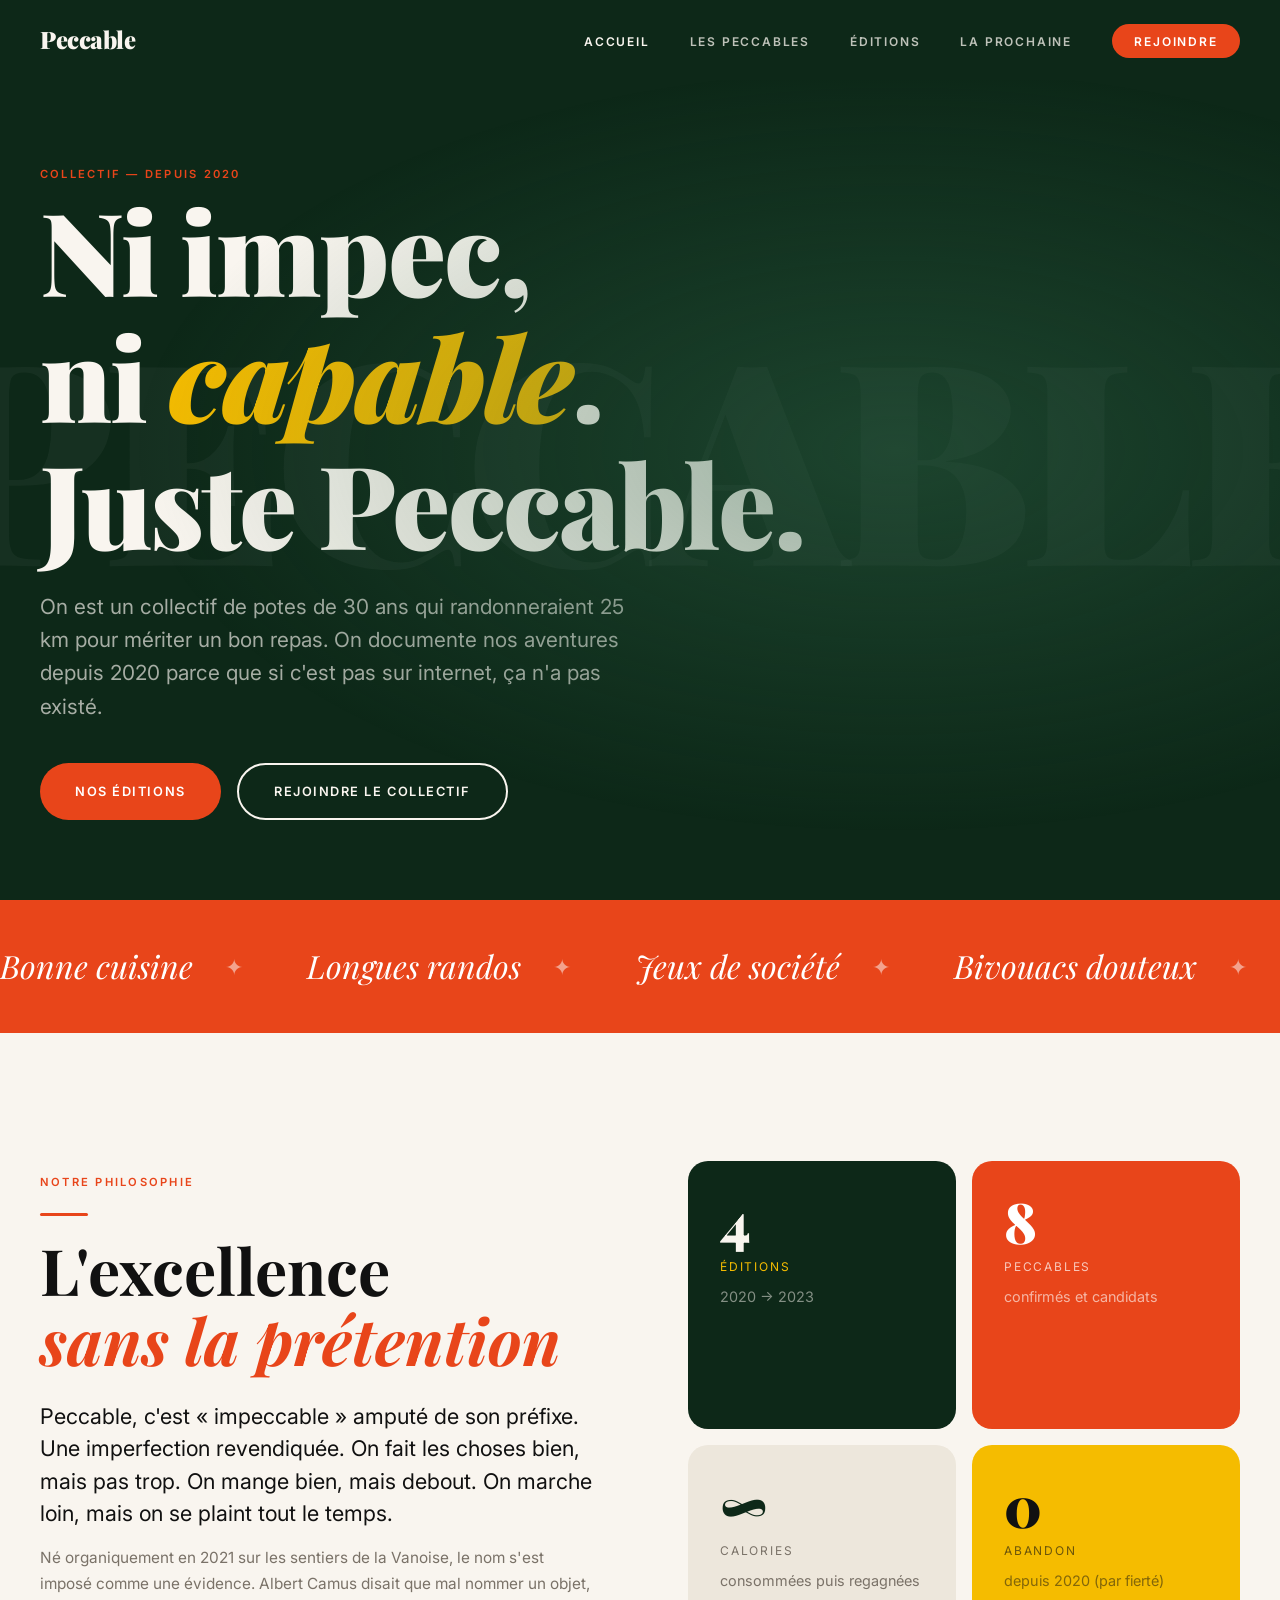
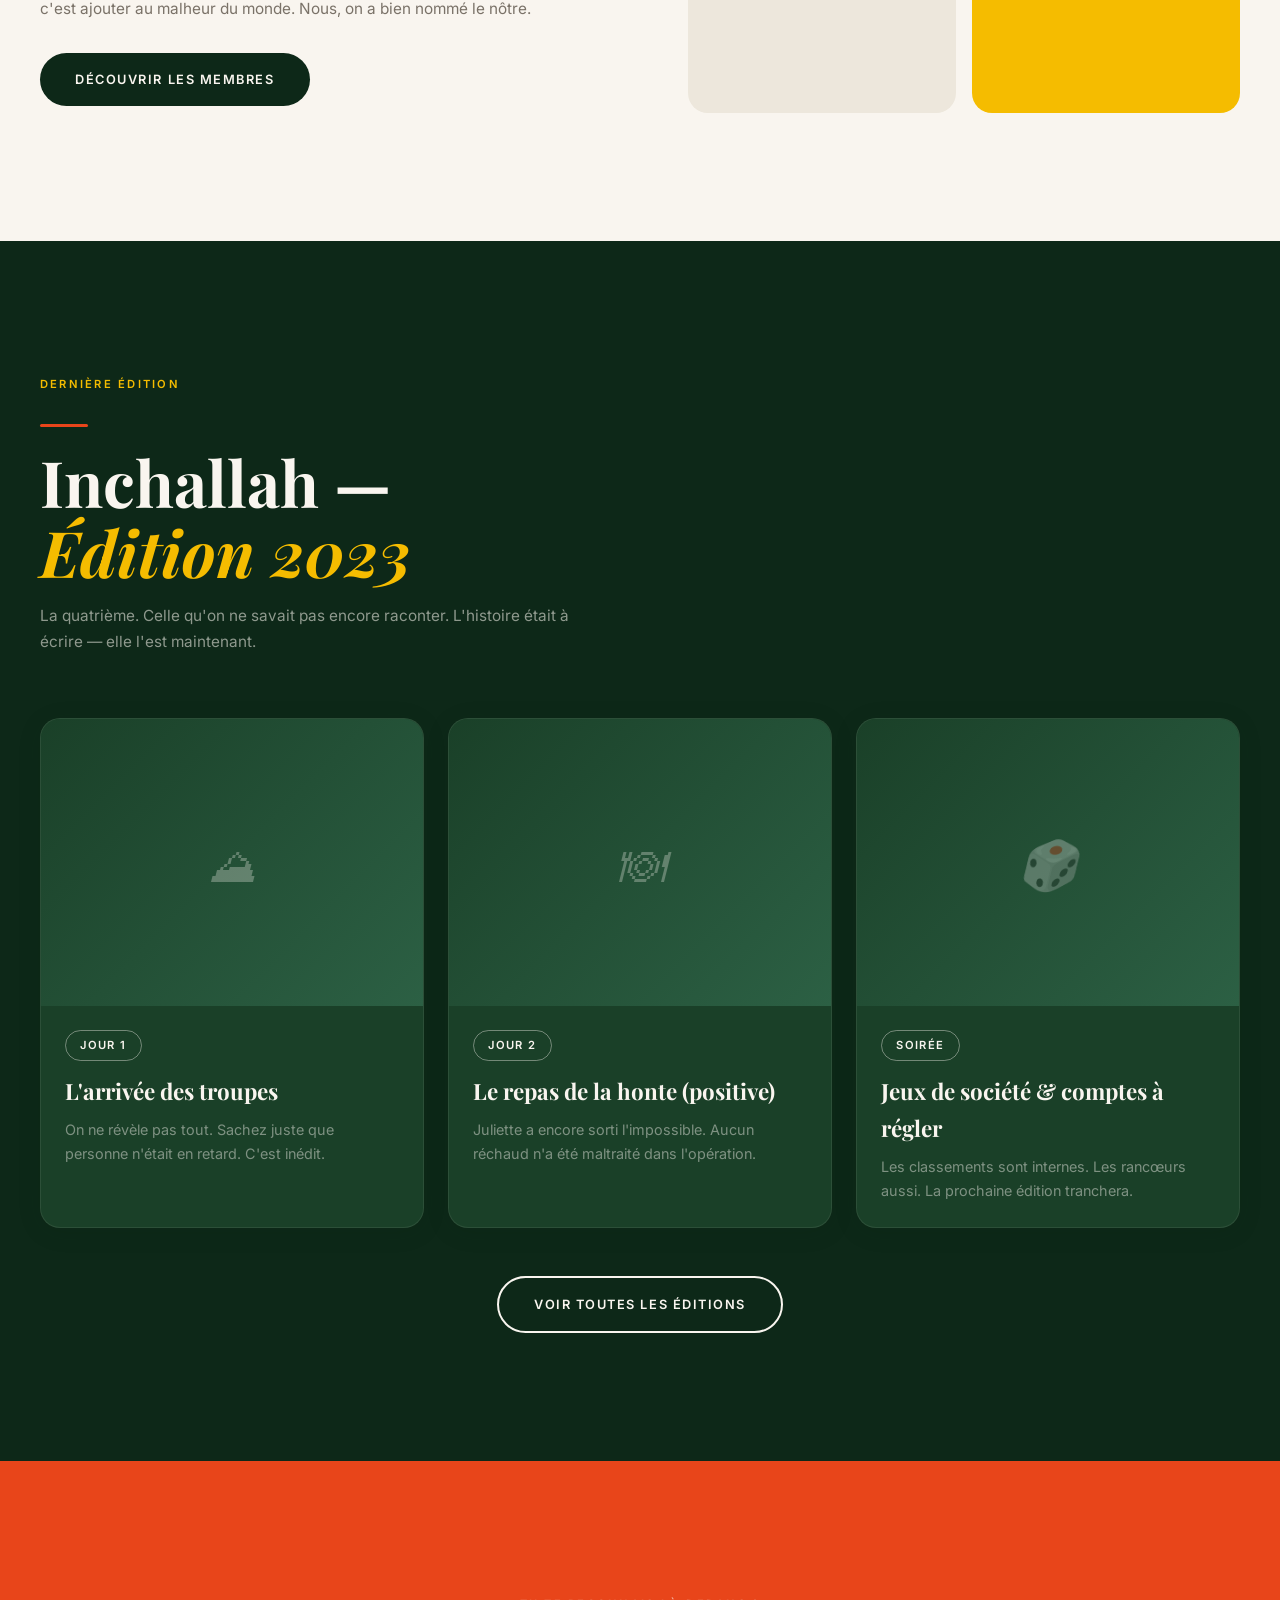
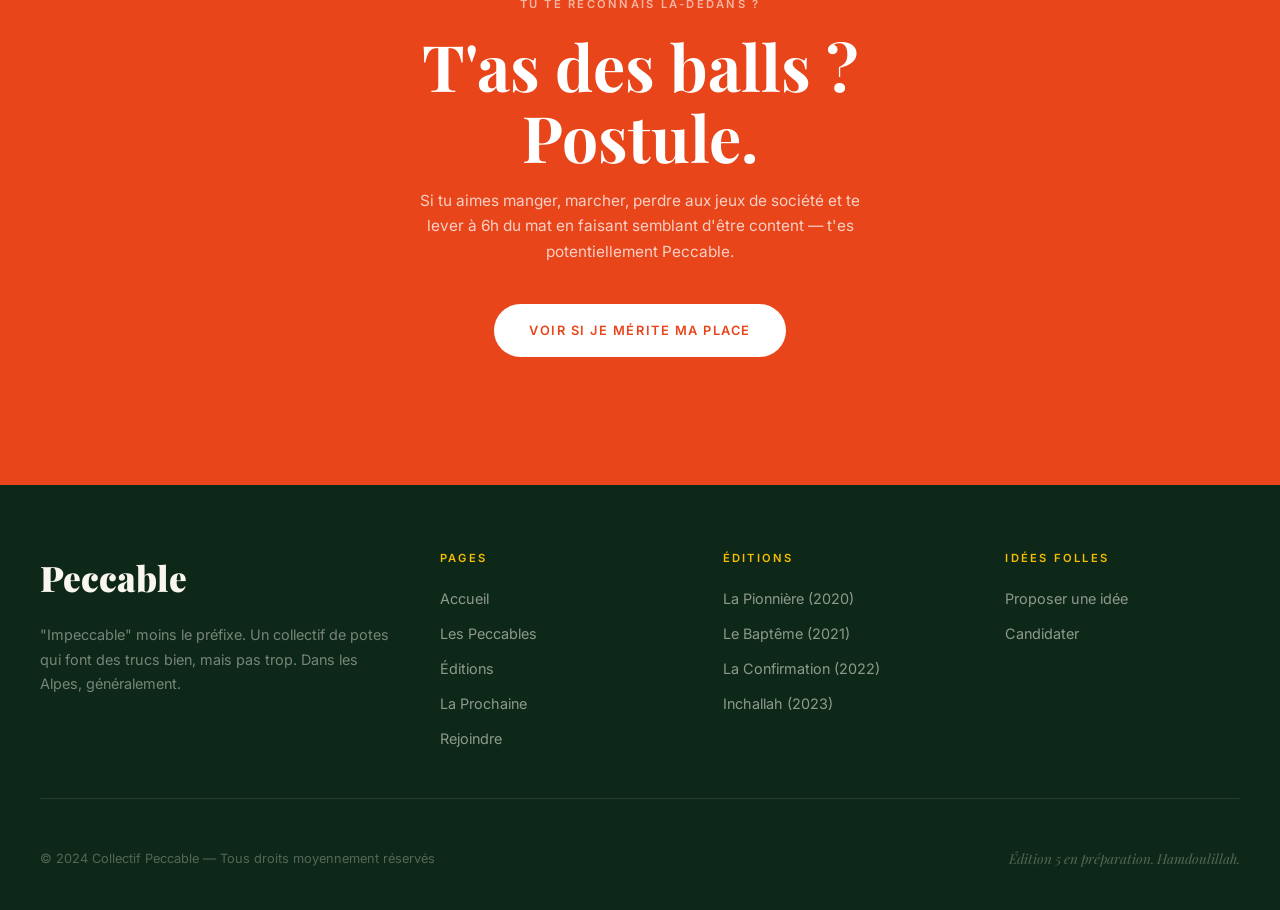
==== index.html @ 9f826cd3 "Ajout du site Collectif Peccable Pages HTML (accueil, éditions, membres, recrutement, prochaine édit" ====
<!DOCTYPE html>
<html lang="fr">
<head>
  <meta charset="UTF-8" />
  <meta name="viewport" content="width=device-width, initial-scale=1.0" />
  <title>Peccable — Le collectif qui mange bien et marche beaucoup</title>
  <meta name="description" content="Peccable, c'est un collectif de potes affamés qui font des trucs un peu fous dans des endroits encore plus fous. Cuisine, rando, bonne humeur." />
  <link rel="stylesheet" href="css/style.css" />
</head>
<body>

  <!-- Navigation -->
  <nav class="nav">
    <a href="index.html" class="nav__logo">Peccable</a>
    <button class="nav__toggle" aria-label="Ouvrir le menu">
      <span></span><span></span><span></span>
    </button>
    <ul class="nav__links">
      <li><a href="index.html" class="active">Accueil</a></li>
      <li><a href="personnes.html">Les Peccables</a></li>
      <li><a href="editions.html">Éditions</a></li>
      <li><a href="prochaine-edition.html">La Prochaine</a></li>
      <li><a href="recrutement.html" class="nav-cta">Rejoindre</a></li>
    </ul>
  </nav>

  <!-- Mobile Menu -->
  <div class="nav__mobile">
    <button class="nav__mobile-close" aria-label="Fermer" style="position:absolute;top:2rem;right:2.5rem;font-size:2rem;color:var(--cream);">✕</button>
    <a href="index.html">Accueil</a>
    <a href="personnes.html">Les Peccables</a>
    <a href="editions.html">Éditions</a>
    <a href="prochaine-edition.html">La Prochaine</a>
    <a href="recrutement.html">Rejoindre</a>
  </div>

  <!-- Hero -->
  <section class="hero">
    <div class="hero__bg-text">PECCABLE</div>
    <div class="container">
      <span class="label fade-up">Collectif — Depuis 2020</span>
      <h1 class="fade-up fade-up-delay-1">
        Ni impec,<br>
        ni <em>capable</em>.<br>
        Juste Peccable.
      </h1>
      <p class="hero__sub fade-up fade-up-delay-2">
        On est un collectif de potes de 30 ans qui randonneraient 25 km pour mériter un bon repas.
        On documente nos aventures depuis 2020 parce que si c'est pas sur internet, ça n'a pas existé.
      </p>
      <div class="hero__actions fade-up fade-up-delay-3">
        <a href="editions.html" class="btn btn--primary">Nos éditions</a>
        <a href="recrutement.html" class="btn btn--outline">Rejoindre le collectif</a>
      </div>
    </div>
  </section>

  <!-- Strip animé -->
  <div class="strip">
    <div class="strip__inner">
      <span class="strip__item">Bonne cuisine</span>
      <span class="strip__item">Longues randos</span>
      <span class="strip__item">Jeux de société</span>
      <span class="strip__item">Bivouacs douteux</span>
      <span class="strip__item">Confit de canard en altitude</span>
      <span class="strip__item">Bonne cuisine</span>
      <span class="strip__item">Longues randos</span>
      <span class="strip__item">Jeux de société</span>
      <span class="strip__item">Bivouacs douteux</span>
      <span class="strip__item">Confit de canard en altitude</span>
    </div>
  </div>

  <!-- Manifeste -->
  <section class="section">
    <div class="container">
      <div class="grid-2" style="align-items:center;gap:6rem;">
        <div data-reveal>
          <span class="label">Notre philosophie</span>
          <div class="divider"></div>
          <h2>L'excellence<br><em style="font-style:italic;color:var(--orange)">sans la prétention</em></h2>
          <p class="lead" style="margin-top:1.5rem;">
            Peccable, c'est « impeccable » amputé de son préfixe.
            Une imperfection revendiquée. On fait les choses bien, mais pas trop.
            On mange bien, mais debout. On marche loin, mais on se plaint tout le temps.
          </p>
          <p style="margin-top:1rem;">
            Né organiquement en 2021 sur les sentiers de la Vanoise, le nom s'est imposé
            comme une évidence. Albert Camus disait que mal nommer un objet,
            c'est ajouter au malheur du monde. Nous, on a bien nommé le nôtre.
          </p>
          <a href="personnes.html" class="btn btn--dark" style="margin-top:2rem;">Découvrir les membres</a>
        </div>
        <div data-reveal style="display:grid;grid-template-columns:1fr 1fr;gap:1rem;">
          <div style="background:var(--forest);border-radius:var(--radius-lg);padding:2rem;color:var(--cream);aspect-ratio:1;">
            <div style="font-family:var(--font-display);font-size:3.5rem;font-weight:900;line-height:1;">4</div>
            <div style="font-size:0.75rem;text-transform:uppercase;letter-spacing:0.15em;color:var(--gold);margin-top:0.5rem;">Éditions</div>
            <div style="font-size:0.9rem;color:rgba(249,245,239,0.5);margin-top:0.5rem;">2020 → 2023</div>
          </div>
          <div style="background:var(--orange);border-radius:var(--radius-lg);padding:2rem;color:var(--white);aspect-ratio:1;">
            <div style="font-family:var(--font-display);font-size:3.5rem;font-weight:900;line-height:1;">8</div>
            <div style="font-size:0.75rem;text-transform:uppercase;letter-spacing:0.15em;color:rgba(255,255,255,0.7);margin-top:0.5rem;">Peccables</div>
            <div style="font-size:0.9rem;color:rgba(255,255,255,0.6);margin-top:0.5rem;">confirmés et candidats</div>
          </div>
          <div style="background:var(--cream-dark);border-radius:var(--radius-lg);padding:2rem;aspect-ratio:1;">
            <div style="font-family:var(--font-display);font-size:3.5rem;font-weight:900;line-height:1;color:var(--forest);">∞</div>
            <div style="font-size:0.75rem;text-transform:uppercase;letter-spacing:0.15em;color:var(--muted);margin-top:0.5rem;">Calories</div>
            <div style="font-size:0.9rem;color:var(--muted);margin-top:0.5rem;">consommées puis regagnées</div>
          </div>
          <div style="background:var(--gold);border-radius:var(--radius-lg);padding:2rem;aspect-ratio:1;">
            <div style="font-family:var(--font-display);font-size:3.5rem;font-weight:900;line-height:1;color:var(--charcoal);">0</div>
            <div style="font-size:0.75rem;text-transform:uppercase;letter-spacing:0.15em;color:rgba(17,17,17,0.6);margin-top:0.5rem;">Abandon</div>
            <div style="font-size:0.9rem;color:rgba(17,17,17,0.5);margin-top:0.5rem;">depuis 2020 (par fierté)</div>
          </div>
        </div>
      </div>
    </div>
  </section>

  <!-- Dernière édition teaser -->
  <section class="section" style="background:var(--forest);padding-top:var(--space-xl);padding-bottom:var(--space-xl);">
    <div class="container">
      <div class="section-header section-header--light" data-reveal>
        <span class="label" style="color:var(--gold);">Dernière édition</span>
        <div class="divider"></div>
        <h2 style="color:var(--cream);">Inchallah —<br><em style="color:var(--gold);">Édition 2023</em></h2>
        <p style="color:rgba(249,245,239,0.55);margin-top:1rem;">
          La quatrième. Celle qu'on ne savait pas encore raconter.
          L'histoire était à écrire — elle l'est maintenant.
        </p>
      </div>
      <div class="grid-3" style="gap:1.5rem;">
        <div data-reveal class="card" style="background:var(--forest-mid);border:1px solid rgba(249,245,239,0.08);">
          <div class="card__img--placeholder" style="font-size:3rem;">⛰</div>
          <div class="card__body">
            <span class="tag tag--cream" style="margin-bottom:0.75rem;display:inline-block;">Jour 1</span>
            <div class="card__title" style="color:var(--cream);">L'arrivée des troupes</div>
            <p class="card__text" style="color:rgba(249,245,239,0.45);">On ne révèle pas tout. Sachez juste que personne n'était en retard. C'est inédit.</p>
          </div>
        </div>
        <div data-reveal class="card" style="background:var(--forest-mid);border:1px solid rgba(249,245,239,0.08);">
          <div class="card__img--placeholder" style="font-size:3rem;">🍽</div>
          <div class="card__body">
            <span class="tag tag--cream" style="margin-bottom:0.75rem;display:inline-block;">Jour 2</span>
            <div class="card__title" style="color:var(--cream);">Le repas de la honte (positive)</div>
            <p class="card__text" style="color:rgba(249,245,239,0.45);">Juliette a encore sorti l'impossible. Aucun réchaud n'a été maltraité dans l'opération.</p>
          </div>
        </div>
        <div data-reveal class="card" style="background:var(--forest-mid);border:1px solid rgba(249,245,239,0.08);">
          <div class="card__img--placeholder" style="font-size:3rem;">🎲</div>
          <div class="card__body">
            <span class="tag tag--cream" style="margin-bottom:0.75rem;display:inline-block;">Soirée</span>
            <div class="card__title" style="color:var(--cream);">Jeux de société & comptes à régler</div>
            <p class="card__text" style="color:rgba(249,245,239,0.45);">Les classements sont internes. Les rancœurs aussi. La prochaine édition tranchera.</p>
          </div>
        </div>
      </div>
      <div style="text-align:center;margin-top:3rem;" data-reveal>
        <a href="editions.html" class="btn btn--outline">Voir toutes les éditions</a>
      </div>
    </div>
  </section>

  <!-- CTA Rejoindre -->
  <section class="section" style="background:var(--orange);">
    <div class="container" style="text-align:center;">
      <div data-reveal>
        <span class="label" style="color:rgba(255,255,255,0.6);">Tu te reconnais là-dedans ?</span>
        <h2 style="color:var(--white);margin:1rem 0;">T'as des balls ?<br>Postule.</h2>
        <p style="color:rgba(255,255,255,0.75);max-width:480px;margin:0 auto 2.5rem;">
          Si tu aimes manger, marcher, perdre aux jeux de société et te lever à 6h du mat
          en faisant semblant d'être content — t'es potentiellement Peccable.
        </p>
        <a href="recrutement.html" class="btn" style="background:var(--white);color:var(--orange);">
          Voir si je mérite ma place
        </a>
      </div>
    </div>
  </section>

  <!-- Footer -->
  <footer class="footer">
    <div class="container">
      <div class="footer__top">
        <div>
          <div class="footer__logo">Peccable</div>
          <p class="footer__tagline">
            "Impeccable" moins le préfixe. Un collectif de potes qui font des trucs bien,
            mais pas trop. Dans les Alpes, généralement.
          </p>
        </div>
        <div>
          <div class="footer__col-title">Pages</div>
          <nav class="footer__links">
            <a href="index.html">Accueil</a>
            <a href="personnes.html">Les Peccables</a>
            <a href="editions.html">Éditions</a>
            <a href="prochaine-edition.html">La Prochaine</a>
            <a href="recrutement.html">Rejoindre</a>
          </nav>
        </div>
        <div>
          <div class="footer__col-title">Éditions</div>
          <nav class="footer__links">
            <a href="editions.html#pioniere">La Pionnière (2020)</a>
            <a href="editions.html#bapteme">Le Baptême (2021)</a>
            <a href="editions.html#confirmation">La Confirmation (2022)</a>
            <a href="editions.html#inchallah">Inchallah (2023)</a>
          </nav>
        </div>
        <div>
          <div class="footer__col-title">Idées folles</div>
          <nav class="footer__links">
            <a href="prochaine-edition.html">Proposer une idée</a>
            <a href="recrutement.html">Candidater</a>
          </nav>
        </div>
      </div>
      <div class="footer__bottom">
        <span class="footer__copy">© 2024 Collectif Peccable — Tous droits moyennement réservés</span>
        <span class="footer__edition">Édition 5 en préparation. Hamdoulillah.</span>
      </div>
    </div>
  </footer>

  <script src="js/main.js"></script>
</body>
</html>
---- css/style.css ----
/* ============================================
   PECCABLE — Design System
   Charte: Forêt Profonde × Terracotta × Crème
   ============================================ */

@import url('https://fonts.googleapis.com/css2?family=Playfair+Display:ital,wght@0,400;0,700;0,900;1,400;1,700&family=Inter:wght@300;400;500;600&display=swap');

/* ── Variables ── */
:root {
  --cream:        #F9F5EF;
  --cream-dark:   #EDE7DC;
  --charcoal:     #111111;
  --forest:       #0D2818;
  --forest-mid:   #1A4028;
  --forest-light: #2C6044;
  --orange:       #E8451A;
  --orange-light: #FF6B3D;
  --gold:         #F5BC00;
  --muted:        #7A7268;
  --white:        #FFFFFF;

  --font-display: 'Playfair Display', Georgia, serif;
  --font-body:    'Inter', -apple-system, BlinkMacSystemFont, sans-serif;

  --space-xs: 0.5rem;
  --space-sm: 1rem;
  --space-md: 2rem;
  --space-lg: 4rem;
  --space-xl: 8rem;

  --radius:    8px;
  --radius-lg: 20px;
  --radius-xl: 36px;

  --shadow:    0 4px 24px rgba(13,40,24,0.10);
  --shadow-lg: 0 16px 48px rgba(13,40,24,0.18);

  --transition: 0.3s ease;
}

/* ── Reset ── */
*, *::before, *::after { box-sizing: border-box; margin: 0; padding: 0; }
html { scroll-behavior: smooth; }
body {
  font-family: var(--font-body);
  background: var(--cream);
  color: var(--charcoal);
  font-size: 1rem;
  line-height: 1.65;
  overflow-x: hidden;
}
img { max-width: 100%; display: block; }
a { color: inherit; text-decoration: none; }
ul { list-style: none; }
button { cursor: pointer; border: none; background: none; font: inherit; }

/* ── Typography ── */
h1, h2, h3, h4 { font-family: var(--font-display); line-height: 1.1; }
h1 { font-size: clamp(3.5rem, 9vw, 10rem); font-weight: 900; letter-spacing: -0.02em; }
h2 { font-size: clamp(2.2rem, 5vw, 5rem); font-weight: 700; }
h3 { font-size: clamp(1.4rem, 2.5vw, 2.4rem); font-weight: 700; }
h4 { font-size: clamp(1.1rem, 1.8vw, 1.5rem); font-weight: 400; font-style: italic; }
p  { font-size: clamp(0.95rem, 1.2vw, 1.1rem); color: var(--muted); }
p.lead { font-size: clamp(1.1rem, 1.8vw, 1.35rem); color: var(--charcoal); line-height: 1.5; }

.label {
  display: inline-block;
  font-family: var(--font-body);
  font-size: 0.7rem;
  font-weight: 600;
  letter-spacing: 0.2em;
  text-transform: uppercase;
  color: var(--orange);
}

/* ── Navigation ── */
.nav {
  position: fixed;
  top: 0; left: 0; right: 0;
  z-index: 100;
  display: flex;
  align-items: center;
  justify-content: space-between;
  padding: 1.25rem 2.5rem;
  background: var(--forest);
  transition: background var(--transition), padding var(--transition), box-shadow var(--transition);
}
.nav.scrolled {
  background: var(--forest);
  padding: 0.8rem 2.5rem;
  box-shadow: 0 2px 20px rgba(0,0,0,0.3);
}
.nav__logo {
  font-family: var(--font-display);
  font-size: 1.5rem;
  font-weight: 900;
  color: var(--cream);
  letter-spacing: -0.02em;
}
.nav__links {
  display: flex;
  align-items: center;
  gap: 2.5rem;
}
.nav__links li a {
  font-size: 0.75rem;
  font-weight: 600;
  letter-spacing: 0.15em;
  text-transform: uppercase;
  color: rgba(249,245,239,0.75);
  transition: color var(--transition);
}
.nav__links li a:hover { color: var(--cream); }
.nav__links li a.active { color: var(--cream); }
.nav__cta a,
.nav__links li a.nav-cta {
  background: var(--orange);
  color: var(--white) !important;
  padding: 0.6rem 1.4rem;
  border-radius: var(--radius-xl);
  transition: background var(--transition), transform var(--transition);
}
.nav__cta a:hover,
.nav__links li a.nav-cta:hover { background: var(--orange-light); transform: translateY(-1px); }

.nav__toggle {
  display: none;
  flex-direction: column;
  gap: 5px;
}
.nav__toggle span {
  display: block;
  width: 24px;
  height: 2px;
  background: var(--cream);
  transition: var(--transition);
}

/* ── Buttons ── */
.btn {
  display: inline-flex;
  align-items: center;
  gap: 0.5rem;
  font-family: var(--font-body);
  font-size: 0.8rem;
  font-weight: 600;
  letter-spacing: 0.12em;
  text-transform: uppercase;
  padding: 1rem 2.2rem;
  border-radius: var(--radius-xl);
  transition: all var(--transition);
}
.btn--primary {
  background: var(--orange);
  color: var(--white);
}
.btn--primary:hover { background: var(--orange-light); transform: translateY(-2px); box-shadow: 0 8px 24px rgba(232,69,26,0.4); }
.btn--outline {
  border: 2px solid var(--cream);
  color: var(--cream);
}
.btn--outline:hover { background: var(--cream); color: var(--charcoal); }
.btn--dark {
  background: var(--forest);
  color: var(--cream);
}
.btn--dark:hover { background: var(--forest-mid); transform: translateY(-2px); }
.btn--gold {
  background: var(--gold);
  color: var(--charcoal);
}
.btn--gold:hover { background: #FFD000; transform: translateY(-2px); box-shadow: 0 8px 24px rgba(245,188,0,0.4); }

/* ── Layout Helpers ── */
.container {
  width: 100%;
  max-width: 1280px;
  margin: 0 auto;
  padding: 0 2.5rem;
}
.container--sm { max-width: 860px; }
.container--xs { max-width: 640px; }
.section { padding: var(--space-xl) 0; }
.section--sm { padding: var(--space-lg) 0; }

.grid-2 { display: grid; grid-template-columns: 1fr 1fr; gap: 2rem; }
.grid-3 { display: grid; grid-template-columns: repeat(3, 1fr); gap: 2rem; }
.grid-4 { display: grid; grid-template-columns: repeat(4, 1fr); gap: 1.5rem; }

/* ── Tag / Badge ── */
.tag {
  display: inline-block;
  font-size: 0.7rem;
  font-weight: 600;
  letter-spacing: 0.12em;
  text-transform: uppercase;
  padding: 0.35rem 0.9rem;
  border-radius: var(--radius-xl);
  border: 1.5px solid currentColor;
}
.tag--orange { color: var(--orange); border-color: var(--orange); }
.tag--cream  { color: var(--cream);  border-color: rgba(249,245,239,0.4); }
.tag--forest { color: var(--forest); border-color: var(--forest); }

/* ── Cards ── */
.card {
  background: var(--white);
  border-radius: var(--radius-lg);
  overflow: hidden;
  box-shadow: var(--shadow);
  transition: transform var(--transition), box-shadow var(--transition);
}
.card:hover { transform: translateY(-6px); box-shadow: var(--shadow-lg); }
.card__img {
  width: 100%;
  aspect-ratio: 4/3;
  object-fit: cover;
  background: var(--cream-dark);
}
.card__img--placeholder {
  width: 100%;
  aspect-ratio: 4/3;
  background: linear-gradient(135deg, var(--forest-mid) 0%, var(--forest-light) 100%);
  display: flex;
  align-items: center;
  justify-content: center;
  font-family: var(--font-display);
  font-size: 2rem;
  color: rgba(249,245,239,0.3);
  font-style: italic;
}
.card__body { padding: 1.5rem; }
.card__label { margin-bottom: 0.5rem; }
.card__title { font-family: var(--font-display); font-size: 1.4rem; font-weight: 700; color: var(--charcoal); margin-bottom: 0.5rem; }
.card__text { font-size: 0.9rem; color: var(--muted); }
.card__footer { padding: 1rem 1.5rem; border-top: 1px solid var(--cream-dark); display: flex; align-items: center; justify-content: space-between; }

/* ── Member Cards ── */
.member-card {
  background: var(--white);
  border-radius: var(--radius-lg);
  padding: 2rem;
  box-shadow: var(--shadow);
  transition: transform var(--transition);
  position: relative;
  overflow: hidden;
}
.member-card::before {
  content: '';
  position: absolute;
  top: 0; left: 0; right: 0;
  height: 4px;
  background: var(--orange);
  transform: scaleX(0);
  transform-origin: left;
  transition: transform 0.4s ease;
}
.member-card:hover::before { transform: scaleX(1); }
.member-card:hover { transform: translateY(-4px); }
.member-card__avatar {
  width: 72px;
  height: 72px;
  border-radius: 50%;
  background: linear-gradient(135deg, var(--forest-mid) 0%, var(--forest-light) 100%);
  margin-bottom: 1.2rem;
  display: flex;
  align-items: center;
  justify-content: center;
  font-family: var(--font-display);
  font-size: 1.6rem;
  color: var(--cream);
  font-style: italic;
  font-weight: 700;
}
.member-card__name { font-family: var(--font-display); font-size: 1.5rem; font-weight: 700; margin-bottom: 0.2rem; }
.member-card__nicknames { font-size: 0.78rem; color: var(--orange); letter-spacing: 0.05em; margin-bottom: 0.8rem; font-weight: 500; }
.member-card__bio { font-size: 0.9rem; color: var(--muted); line-height: 1.6; }
.member-card__tag {
  margin-top: 1rem;
  font-size: 0.7rem;
  font-weight: 600;
  letter-spacing: 0.1em;
  text-transform: uppercase;
  color: var(--forest-light);
  background: rgba(44,96,68,0.1);
  padding: 0.3rem 0.8rem;
  border-radius: var(--radius-xl);
  display: inline-block;
}

/* ── Edition Cards ── */
.edition-card {
  display: grid;
  grid-template-columns: 1fr 2fr;
  gap: 0;
  background: var(--white);
  border-radius: var(--radius-lg);
  overflow: hidden;
  box-shadow: var(--shadow);
  transition: transform var(--transition), box-shadow var(--transition);
}
.edition-card:hover { transform: translateY(-6px); box-shadow: var(--shadow-lg); }
.edition-card__side {
  background: var(--forest);
  padding: 2.5rem 2rem;
  display: flex;
  flex-direction: column;
  justify-content: space-between;
}
.edition-card__number {
  font-family: var(--font-display);
  font-size: 5rem;
  font-weight: 900;
  color: rgba(249,245,239,0.15);
  line-height: 1;
}
.edition-card__year {
  font-size: 0.75rem;
  font-weight: 600;
  letter-spacing: 0.2em;
  text-transform: uppercase;
  color: var(--gold);
}
.edition-card__body { padding: 2.5rem; }
.edition-card__subtitle { font-size: 0.75rem; color: var(--orange); font-weight: 600; letter-spacing: 0.15em; text-transform: uppercase; margin-bottom: 0.5rem; }
.edition-card__title { font-family: var(--font-display); font-size: 2rem; font-weight: 700; margin-bottom: 1rem; }
.edition-card__desc { font-size: 0.95rem; color: var(--muted); line-height: 1.7; margin-bottom: 1.5rem; }
.edition-card__stats { display: flex; gap: 1.5rem; flex-wrap: wrap; }
.stat { }
.stat__val { font-family: var(--font-display); font-size: 1.6rem; font-weight: 700; color: var(--charcoal); }
.stat__key { font-size: 0.72rem; color: var(--muted); text-transform: uppercase; letter-spacing: 0.1em; }

/* ── Forms ── */
.form-group { margin-bottom: 1.5rem; }
.form-label {
  display: block;
  font-size: 0.75rem;
  font-weight: 600;
  letter-spacing: 0.12em;
  text-transform: uppercase;
  color: var(--charcoal);
  margin-bottom: 0.5rem;
}
.form-input,
.form-textarea,
.form-select {
  width: 100%;
  padding: 1rem 1.2rem;
  border: 2px solid var(--cream-dark);
  border-radius: var(--radius);
  font-family: var(--font-body);
  font-size: 0.95rem;
  color: var(--charcoal);
  background: var(--white);
  transition: border-color var(--transition), box-shadow var(--transition);
  outline: none;
  appearance: none;
}
.form-input:focus,
.form-textarea:focus,
.form-select:focus {
  border-color: var(--forest-light);
  box-shadow: 0 0 0 3px rgba(44,96,68,0.12);
}
.form-textarea { resize: vertical; min-height: 140px; }
.form-hint { font-size: 0.78rem; color: var(--muted); margin-top: 0.3rem; font-style: italic; }

.form-grid { display: grid; grid-template-columns: 1fr 1fr; gap: 1.2rem; }

/* ── Hero Sections ── */
.hero {
  min-height: 100vh;
  background: var(--forest);
  display: flex;
  align-items: flex-end;
  padding: 8rem 0 5rem;
  position: relative;
  overflow: hidden;
}
.hero::after {
  content: '';
  position: absolute;
  inset: 0;
  background: radial-gradient(ellipse at 70% 50%, rgba(44,96,68,0.5) 0%, transparent 60%);
  pointer-events: none;
}
.hero__bg-text {
  position: absolute;
  top: 50%;
  left: 50%;
  transform: translate(-50%, -50%);
  font-family: var(--font-display);
  font-size: clamp(8rem, 22vw, 30rem);
  font-weight: 900;
  color: rgba(249,245,239,0.04);
  white-space: nowrap;
  pointer-events: none;
  user-select: none;
  letter-spacing: -0.04em;
  line-height: 1;
}
.hero__label { margin-bottom: 1.5rem; }
.hero h1 { color: var(--cream); }
.hero h1 em { font-style: italic; color: var(--gold); }
.hero__sub {
  font-size: clamp(1rem, 1.8vw, 1.3rem);
  color: rgba(249,245,239,0.65);
  max-width: 600px;
  margin: 1.5rem 0 2.5rem;
  line-height: 1.6;
}
.hero__actions { display: flex; gap: 1rem; flex-wrap: wrap; }

.page-hero {
  min-height: 55vh;
  background: var(--forest);
  display: flex;
  align-items: flex-end;
  padding: 8rem 0 4rem;
  position: relative;
  overflow: hidden;
}
.page-hero::after {
  content: '';
  position: absolute;
  inset: 0;
  background: radial-gradient(ellipse at 30% 60%, rgba(44,96,68,0.4) 0%, transparent 60%);
  pointer-events: none;
}
.page-hero .label { margin-bottom: 1rem; }
.page-hero h1 { color: var(--cream); font-size: clamp(2.5rem, 6vw, 7rem); }
.page-hero__sub { font-size: 1.1rem; color: rgba(249,245,239,0.6); margin-top: 1rem; max-width: 550px; }

/* ── Strip / Banner ── */
.strip {
  background: var(--orange);
  padding: 2.5rem 0;
  overflow: hidden;
}
.strip__inner {
  display: flex;
  gap: 4rem;
  white-space: nowrap;
  animation: marquee 20s linear infinite;
}
.strip__item {
  font-family: var(--font-display);
  font-size: clamp(1.4rem, 2.5vw, 2rem);
  font-style: italic;
  color: var(--white);
  display: flex;
  align-items: center;
  gap: 2rem;
  flex-shrink: 0;
}
.strip__item::after { content: '✦'; font-style: normal; font-size: 0.7em; opacity: 0.5; }
@keyframes marquee {
  from { transform: translateX(0); }
  to   { transform: translateX(-50%); }
}

/* ── Section Titles ── */
.section-header { margin-bottom: var(--space-lg); }
.section-header .label { margin-bottom: 0.75rem; }
.section-header h2 { margin-bottom: 1rem; }
.section-header p { max-width: 560px; }
.section-header--center { text-align: center; }
.section-header--center p { margin: 0 auto; }
.section-header--light h2 { color: var(--cream); }
.section-header--light p { color: rgba(249,245,239,0.6); }

/* ── Divider ── */
.divider {
  width: 48px;
  height: 3px;
  background: var(--orange);
  border-radius: 2px;
  margin: 1.2rem 0;
}
.divider--center { margin: 1.2rem auto; }

/* ── Footer ── */
.footer {
  background: var(--forest);
  padding: var(--space-lg) 0 2.5rem;
}
.footer__top {
  display: grid;
  grid-template-columns: 1.5fr 1fr 1fr 1fr;
  gap: 3rem;
  margin-bottom: 3rem;
  padding-bottom: 3rem;
  border-bottom: 1px solid rgba(249,245,239,0.1);
}
.footer__logo {
  font-family: var(--font-display);
  font-size: 2.2rem;
  font-weight: 900;
  color: var(--cream);
  margin-bottom: 1rem;
}
.footer__tagline { font-size: 0.9rem; color: rgba(249,245,239,0.45); line-height: 1.7; }
.footer__col-title {
  font-size: 0.7rem;
  font-weight: 600;
  letter-spacing: 0.2em;
  text-transform: uppercase;
  color: var(--gold);
  margin-bottom: 1.2rem;
}
.footer__links { display: flex; flex-direction: column; gap: 0.7rem; }
.footer__links a {
  font-size: 0.9rem;
  color: rgba(249,245,239,0.55);
  transition: color var(--transition);
}
.footer__links a:hover { color: var(--cream); }
.footer__bottom {
  display: flex;
  align-items: center;
  justify-content: space-between;
}
.footer__copy { font-size: 0.8rem; color: rgba(249,245,239,0.3); }
.footer__edition {
  font-family: var(--font-display);
  font-style: italic;
  color: rgba(249,245,239,0.3);
  font-size: 0.85rem;
}

/* ── Boîte à idées ── */
.idea-box {
  background: var(--forest);
  border-radius: var(--radius-xl);
  padding: 4rem;
  position: relative;
  overflow: hidden;
}
.idea-box::before {
  content: '💡';
  position: absolute;
  top: -1rem;
  right: 2rem;
  font-size: 8rem;
  opacity: 0.07;
}
.idea-box .form-label { color: rgba(249,245,239,0.7); }
.idea-box .form-input,
.idea-box .form-textarea,
.idea-box .form-select {
  background: rgba(249,245,239,0.07);
  border-color: rgba(249,245,239,0.15);
  color: var(--cream);
}
.idea-box .form-input::placeholder,
.idea-box .form-textarea::placeholder { color: rgba(249,245,239,0.3); }
.idea-box .form-input:focus,
.idea-box .form-textarea:focus { border-color: var(--gold); box-shadow: 0 0 0 3px rgba(245,188,0,0.15); }

/* ── Score / Recrutement ── */
.scoring-item {
  display: flex;
  align-items: flex-start;
  gap: 1.2rem;
  padding: 1.5rem;
  background: var(--white);
  border-radius: var(--radius);
  margin-bottom: 1rem;
  border-left: 3px solid transparent;
  transition: border-color var(--transition);
}
.scoring-item:hover { border-left-color: var(--orange); }
.scoring-item__icon {
  width: 44px;
  height: 44px;
  border-radius: var(--radius);
  background: var(--cream-dark);
  display: flex;
  align-items: center;
  justify-content: center;
  font-size: 1.3rem;
  flex-shrink: 0;
}
.scoring-item__title { font-weight: 600; font-size: 0.95rem; margin-bottom: 0.2rem; }
.scoring-item__desc { font-size: 0.85rem; color: var(--muted); }
.scoring-item__pts {
  margin-left: auto;
  font-family: var(--font-display);
  font-size: 1.8rem;
  font-weight: 700;
  color: var(--orange);
  flex-shrink: 0;
}

/* ── Accordion (FAQ-like) ── */
.accordion-item {
  border-bottom: 1px solid var(--cream-dark);
}
.accordion-btn {
  width: 100%;
  display: flex;
  align-items: center;
  justify-content: space-between;
  padding: 1.3rem 0;
  font-family: var(--font-display);
  font-size: 1.15rem;
  font-weight: 700;
  text-align: left;
  color: var(--charcoal);
  transition: color var(--transition);
}
.accordion-btn:hover { color: var(--forest-light); }
.accordion-btn .chevron {
  width: 20px;
  height: 20px;
  border: 2px solid currentColor;
  border-radius: 50%;
  display: flex;
  align-items: center;
  justify-content: center;
  flex-shrink: 0;
  transition: transform var(--transition);
}
.accordion-btn.open .chevron { transform: rotate(45deg); }
.accordion-body {
  display: none;
  padding-bottom: 1.3rem;
  font-size: 0.95rem;
  color: var(--muted);
  line-height: 1.7;
}
.accordion-body.open { display: block; }

/* ── Mobile Menu ── */
.nav__mobile {
  display: none;
  position: fixed;
  inset: 0;
  background: var(--forest);
  z-index: 99;
  flex-direction: column;
  align-items: center;
  justify-content: center;
  gap: 2.5rem;
}
.nav__mobile.open { display: flex; }
.nav__mobile a {
  font-family: var(--font-display);
  font-size: 2.5rem;
  font-weight: 700;
  color: var(--cream);
  transition: color var(--transition);
}
.nav__mobile a:hover { color: var(--gold); }

/* ── Animations ── */
@keyframes fadeUp {
  from { opacity: 0; transform: translateY(30px); }
  to   { opacity: 1; transform: translateY(0); }
}
.fade-up { animation: fadeUp 0.7s ease both; }
.fade-up-delay-1 { animation-delay: 0.15s; }
.fade-up-delay-2 { animation-delay: 0.30s; }
.fade-up-delay-3 { animation-delay: 0.45s; }

/* ── Responsive ── */
@media (max-width: 1024px) {
  .grid-4 { grid-template-columns: repeat(2, 1fr); }
  .footer__top { grid-template-columns: 1fr 1fr; }
  .edition-card { grid-template-columns: 1fr; }
  .edition-card__side { padding: 1.5rem 2rem; flex-direction: row; align-items: center; }
}
@media (max-width: 768px) {
  :root { --space-xl: 5rem; --space-lg: 3rem; }
  .nav__links { display: none; }
  .nav__toggle { display: flex; }
  .grid-2, .grid-3 { grid-template-columns: 1fr; }
  .form-grid { grid-template-columns: 1fr; }
  .footer__top { grid-template-columns: 1fr; }
  .idea-box { padding: 2.5rem 1.5rem; }
  .footer__bottom { flex-direction: column; gap: 0.5rem; text-align: center; }
}
@media (max-width: 480px) {
  .container { padding: 0 1.25rem; }
  .hero { padding: 7rem 0 4rem; }
}
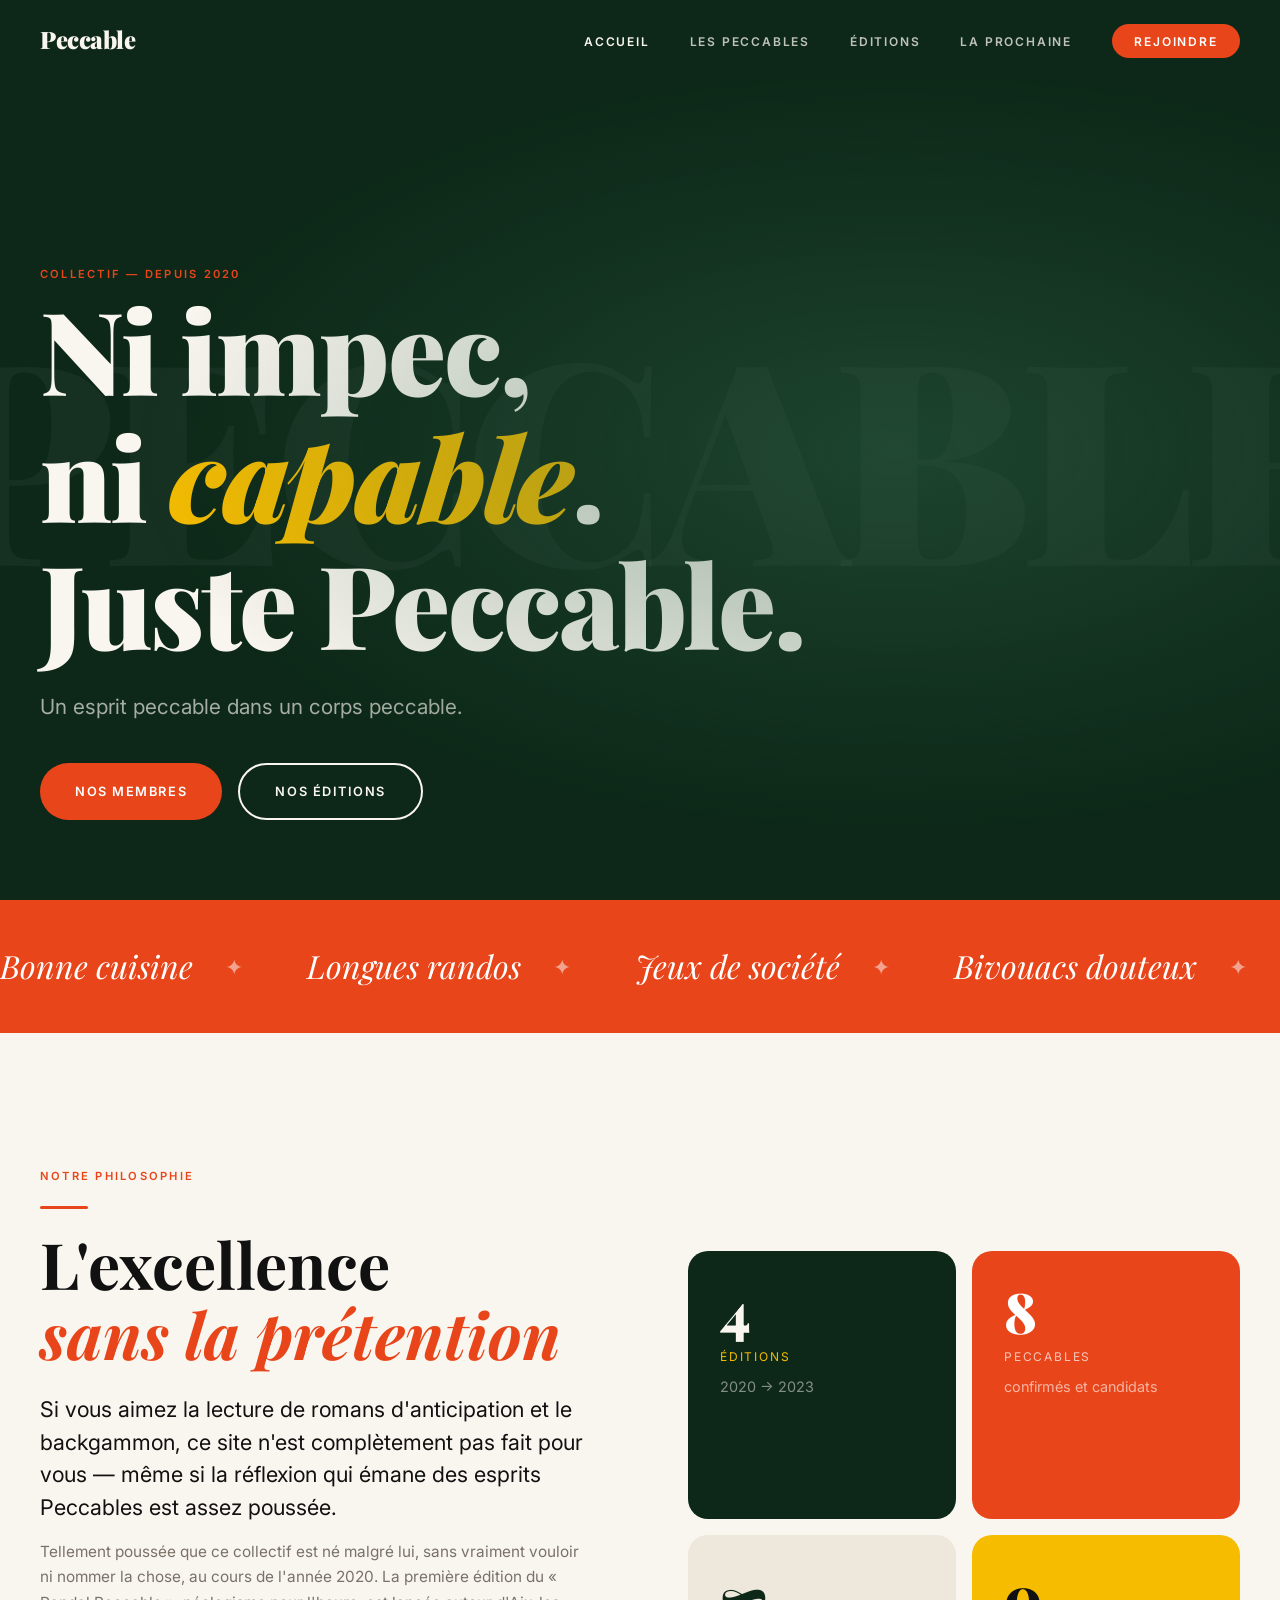
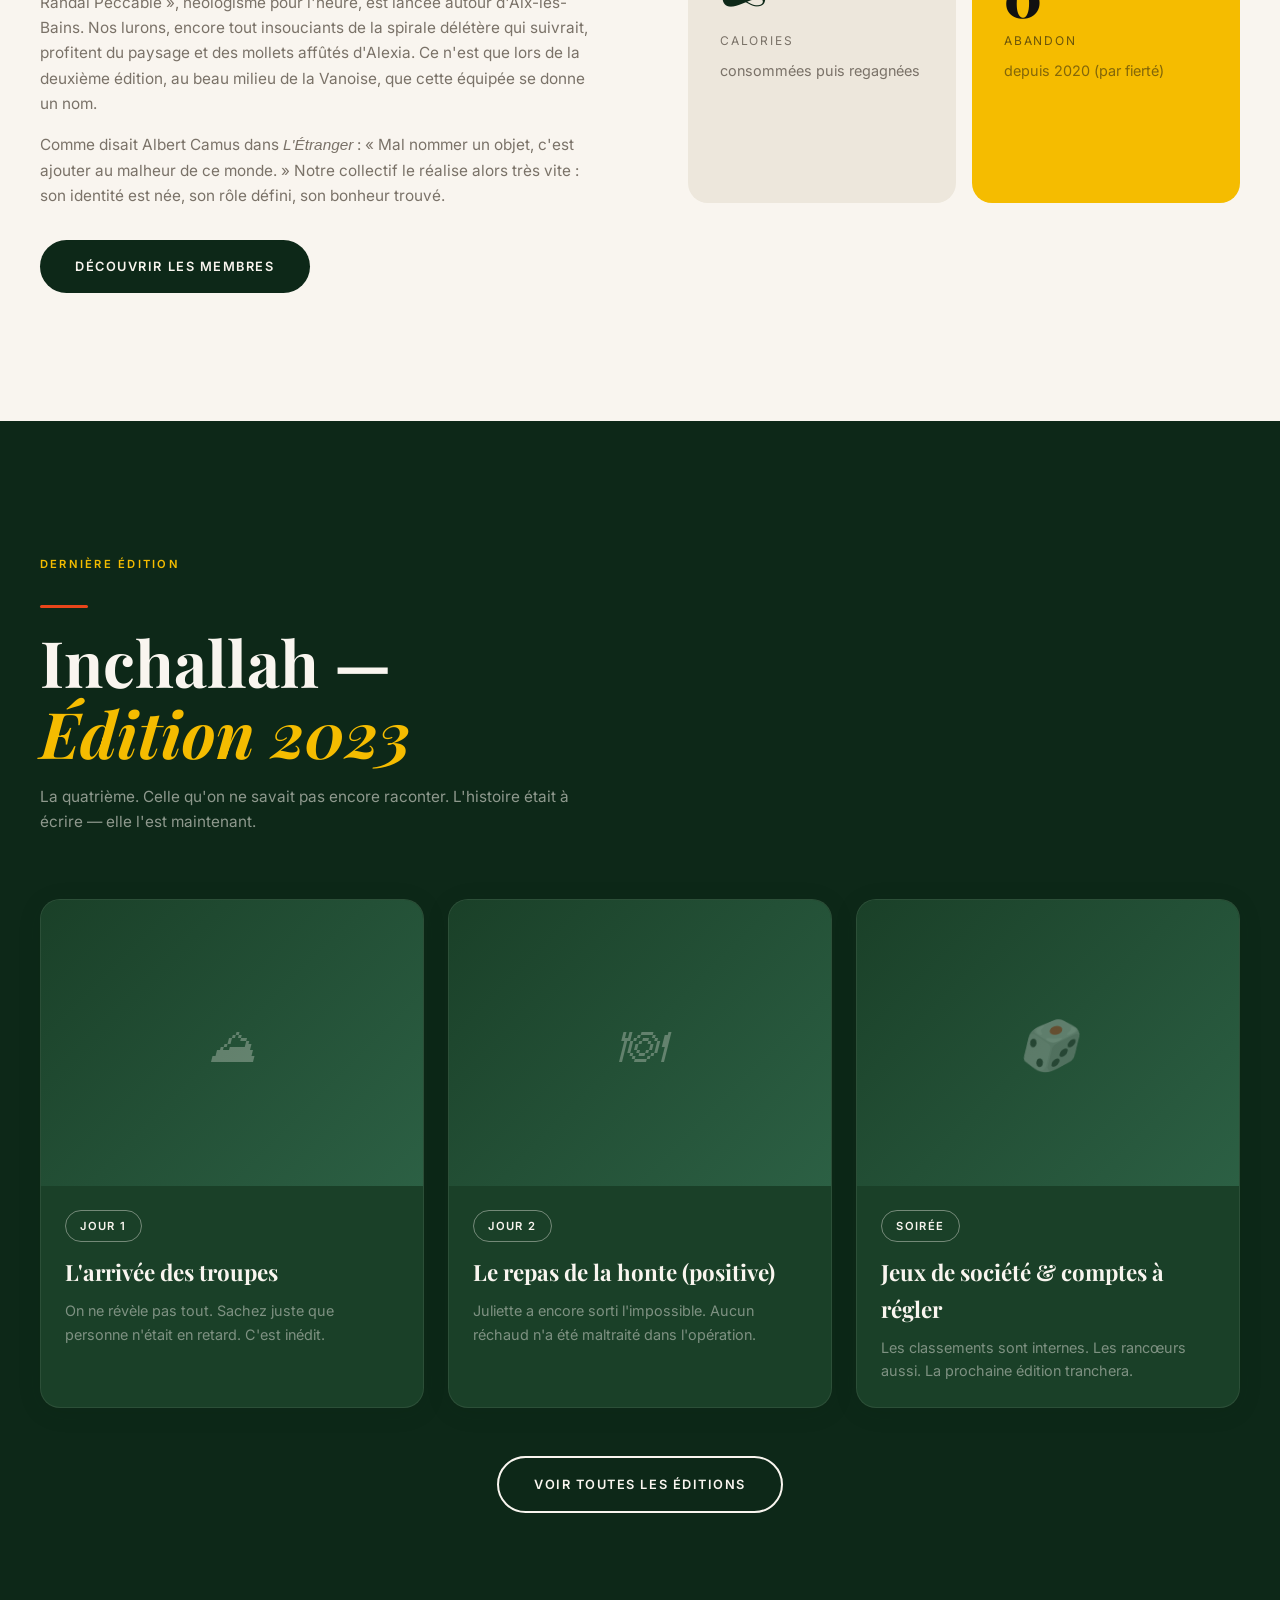
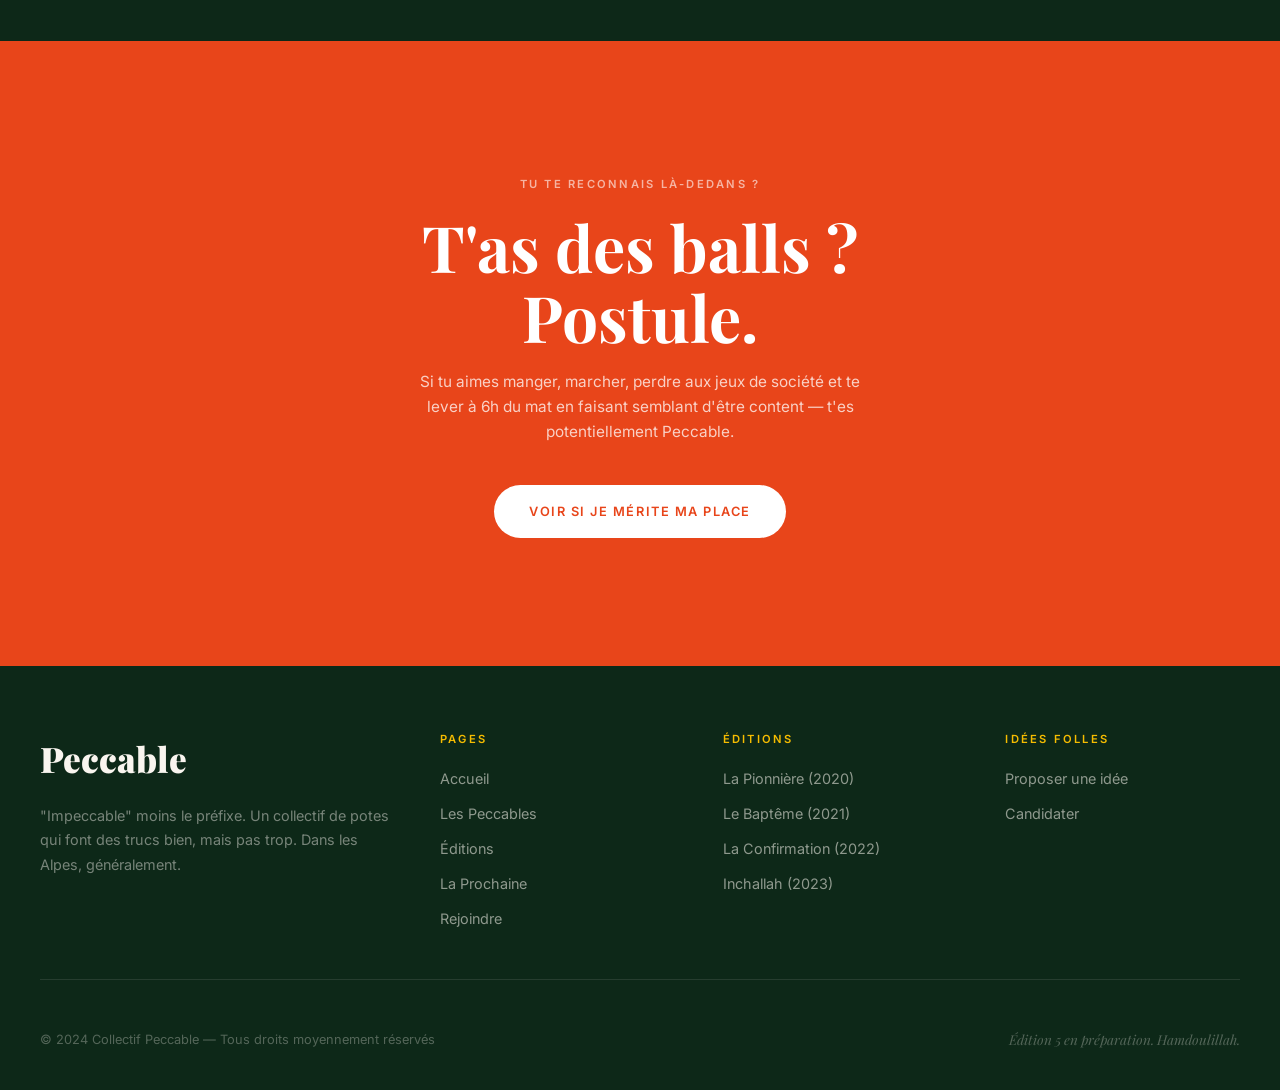
==== commit 31cdb964: "Mise à jour textes homepage Nouveau sous-titre hero, remplacement des textes de présentation par l'h" ====
--- a/index.html
+++ b/index.html
@@ -45,12 +45,11 @@
         Juste Peccable.
       </h1>
       <p class="hero__sub fade-up fade-up-delay-2">
-        On est un collectif de potes de 30 ans qui randonneraient 25 km pour mériter un bon repas.
-        On documente nos aventures depuis 2020 parce que si c'est pas sur internet, ça n'a pas existé.
+        Un esprit peccable dans un corps peccable.
       </p>
       <div class="hero__actions fade-up fade-up-delay-3">
-        <a href="editions.html" class="btn btn--primary">Nos éditions</a>
-        <a href="recrutement.html" class="btn btn--outline">Rejoindre le collectif</a>
+        <a href="personnes.html" class="btn btn--primary">Nos membres</a>
+        <a href="editions.html" class="btn btn--outline">Nos éditions</a>
       </div>
     </div>
   </section>
@@ -80,14 +79,13 @@
           <div class="divider"></div>
           <h2>L'excellence<br><em style="font-style:italic;color:var(--orange)">sans la prétention</em></h2>
           <p class="lead" style="margin-top:1.5rem;">
-            Peccable, c'est « impeccable » amputé de son préfixe.
-            Une imperfection revendiquée. On fait les choses bien, mais pas trop.
-            On mange bien, mais debout. On marche loin, mais on se plaint tout le temps.
+            Si vous aimez la lecture de romans d'anticipation et le backgammon, ce site n'est complètement pas fait pour vous — même si la réflexion qui émane des esprits Peccables est assez poussée.
           </p>
           <p style="margin-top:1rem;">
-            Né organiquement en 2021 sur les sentiers de la Vanoise, le nom s'est imposé
-            comme une évidence. Albert Camus disait que mal nommer un objet,
-            c'est ajouter au malheur du monde. Nous, on a bien nommé le nôtre.
+            Tellement poussée que ce collectif est né malgré lui, sans vraiment vouloir ni nommer la chose, au cours de l'année 2020. La première édition du « Randal Peccable », néologisme pour l'heure, est lancée autour d'Aix-les-Bains. Nos lurons, encore tout insouciants de la spirale délétère qui suivrait, profitent du paysage et des mollets affûtés d'Alexia. Ce n'est que lors de la deuxième édition, au beau milieu de la Vanoise, que cette équipée se donne un nom.
+          </p>
+          <p style="margin-top:1rem;">
+            Comme disait Albert Camus dans <em>L'Étranger</em> : « Mal nommer un objet, c'est ajouter au malheur de ce monde. » Notre collectif le réalise alors très vite : son identité est née, son rôle défini, son bonheur trouvé.
           </p>
           <a href="personnes.html" class="btn btn--dark" style="margin-top:2rem;">Découvrir les membres</a>
         </div>
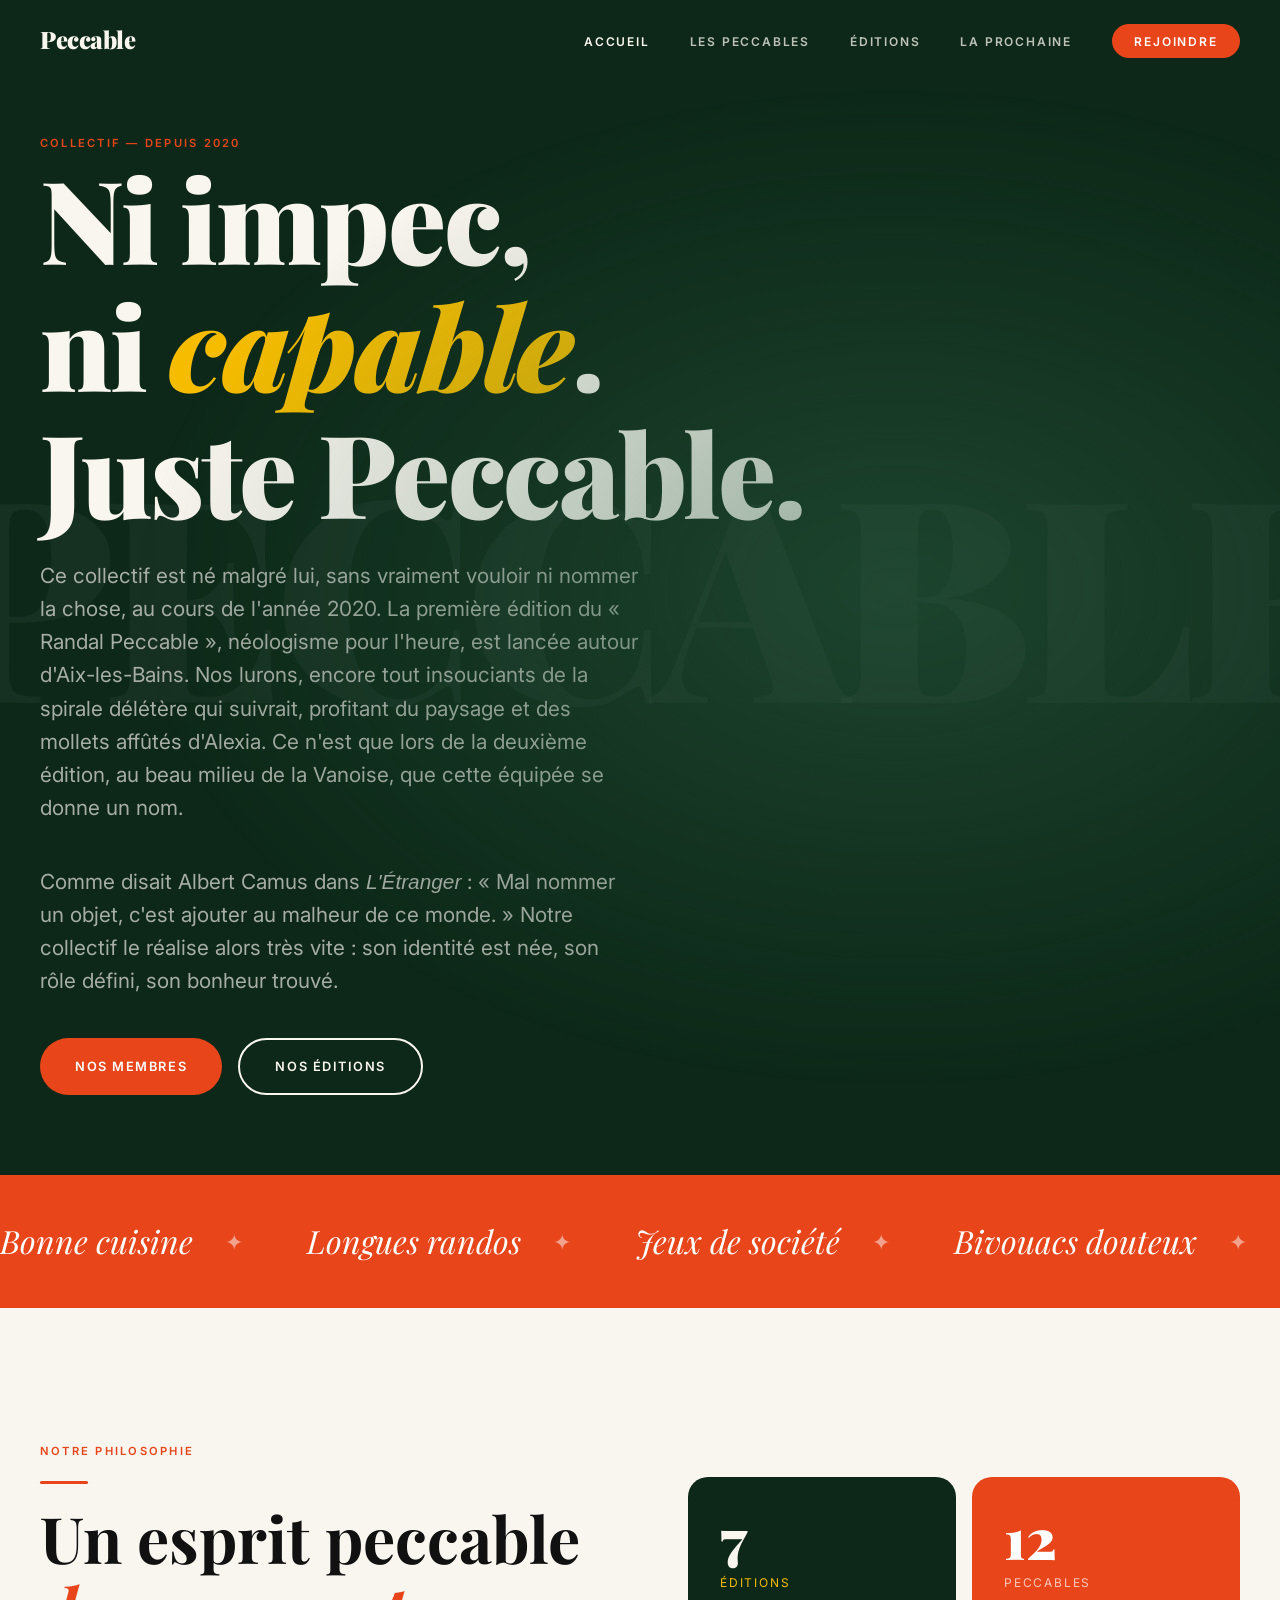
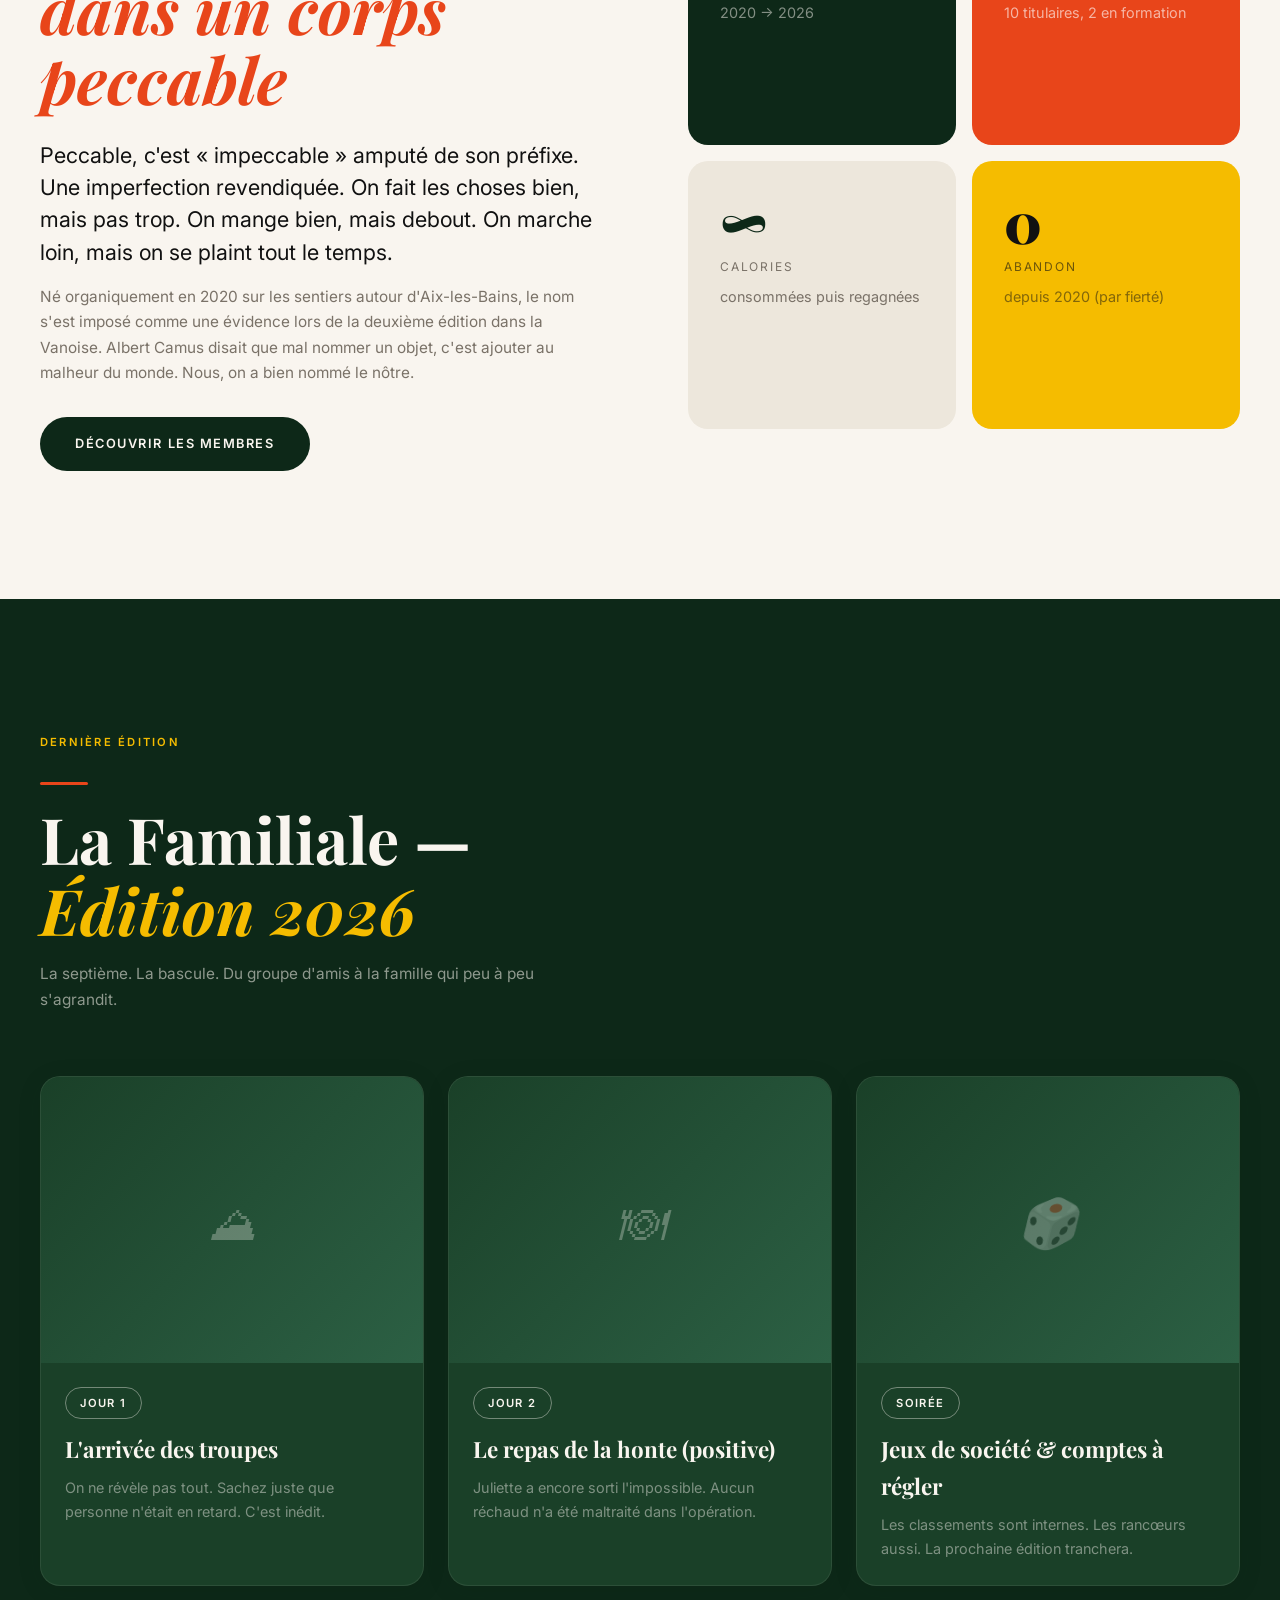
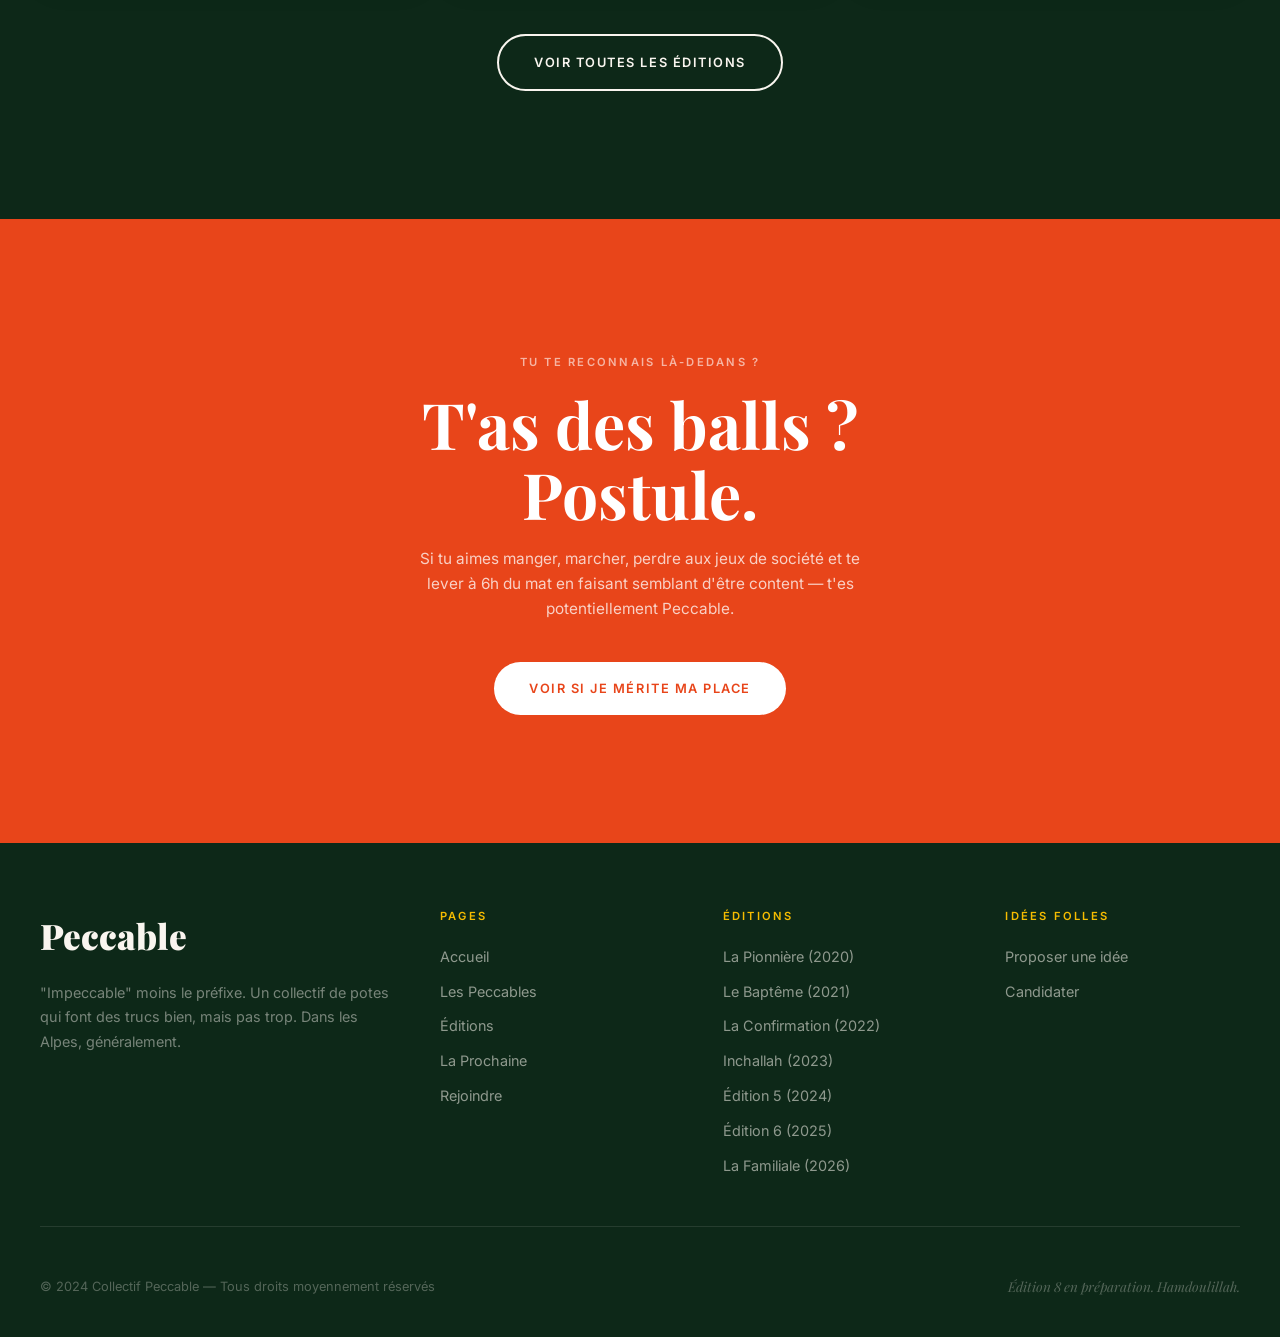
==== commit 9cd11e78: "Mise à jour home & structure page éditions - Hero : texte d'origine du collectif en sous-titre - Man" ====
--- a/index.html
+++ b/index.html
@@ -45,7 +45,10 @@
         Juste Peccable.
       </h1>
       <p class="hero__sub fade-up fade-up-delay-2">
-        Un esprit peccable dans un corps peccable.
+        Ce collectif est né malgré lui, sans vraiment vouloir ni nommer la chose, au cours de l'année 2020. La première édition du « Randal Peccable », néologisme pour l'heure, est lancée autour d'Aix-les-Bains. Nos lurons, encore tout insouciants de la spirale délétère qui suivrait, profitant du paysage et des mollets affûtés d'Alexia. Ce n'est que lors de la deuxième édition, au beau milieu de la Vanoise, que cette équipée se donne un nom.
+      </p>
+      <p class="hero__sub fade-up fade-up-delay-2" style="margin-top:1rem;">
+        Comme disait Albert Camus dans <em>L'Étranger</em> : « Mal nommer un objet, c'est ajouter au malheur de ce monde. » Notre collectif le réalise alors très vite : son identité est née, son rôle défini, son bonheur trouvé.
       </p>
       <div class="hero__actions fade-up fade-up-delay-3">
         <a href="personnes.html" class="btn btn--primary">Nos membres</a>
@@ -77,28 +80,29 @@
         <div data-reveal>
           <span class="label">Notre philosophie</span>
           <div class="divider"></div>
-          <h2>L'excellence<br><em style="font-style:italic;color:var(--orange)">sans la prétention</em></h2>
+          <h2>Un esprit peccable<br><em style="font-style:italic;color:var(--orange)">dans un corps peccable</em></h2>
           <p class="lead" style="margin-top:1.5rem;">
-            Si vous aimez la lecture de romans d'anticipation et le backgammon, ce site n'est complètement pas fait pour vous — même si la réflexion qui émane des esprits Peccables est assez poussée.
+            Peccable, c'est « impeccable » amputé de son préfixe.
+            Une imperfection revendiquée. On fait les choses bien, mais pas trop.
+            On mange bien, mais debout. On marche loin, mais on se plaint tout le temps.
           </p>
           <p style="margin-top:1rem;">
-            Tellement poussée que ce collectif est né malgré lui, sans vraiment vouloir ni nommer la chose, au cours de l'année 2020. La première édition du « Randal Peccable », néologisme pour l'heure, est lancée autour d'Aix-les-Bains. Nos lurons, encore tout insouciants de la spirale délétère qui suivrait, profitent du paysage et des mollets affûtés d'Alexia. Ce n'est que lors de la deuxième édition, au beau milieu de la Vanoise, que cette équipée se donne un nom.
-          </p>
-          <p style="margin-top:1rem;">
-            Comme disait Albert Camus dans <em>L'Étranger</em> : « Mal nommer un objet, c'est ajouter au malheur de ce monde. » Notre collectif le réalise alors très vite : son identité est née, son rôle défini, son bonheur trouvé.
+            Né organiquement en 2020 sur les sentiers autour d'Aix-les-Bains, le nom s'est imposé
+            comme une évidence lors de la deuxième édition dans la Vanoise. Albert Camus disait que
+            mal nommer un objet, c'est ajouter au malheur du monde. Nous, on a bien nommé le nôtre.
           </p>
           <a href="personnes.html" class="btn btn--dark" style="margin-top:2rem;">Découvrir les membres</a>
         </div>
         <div data-reveal style="display:grid;grid-template-columns:1fr 1fr;gap:1rem;">
           <div style="background:var(--forest);border-radius:var(--radius-lg);padding:2rem;color:var(--cream);aspect-ratio:1;">
-            <div style="font-family:var(--font-display);font-size:3.5rem;font-weight:900;line-height:1;">4</div>
+            <div style="font-family:var(--font-display);font-size:3.5rem;font-weight:900;line-height:1;">7</div>
             <div style="font-size:0.75rem;text-transform:uppercase;letter-spacing:0.15em;color:var(--gold);margin-top:0.5rem;">Éditions</div>
-            <div style="font-size:0.9rem;color:rgba(249,245,239,0.5);margin-top:0.5rem;">2020 → 2023</div>
+            <div style="font-size:0.9rem;color:rgba(249,245,239,0.5);margin-top:0.5rem;">2020 → 2026</div>
           </div>
           <div style="background:var(--orange);border-radius:var(--radius-lg);padding:2rem;color:var(--white);aspect-ratio:1;">
-            <div style="font-family:var(--font-display);font-size:3.5rem;font-weight:900;line-height:1;">8</div>
+            <div style="font-family:var(--font-display);font-size:3.5rem;font-weight:900;line-height:1;">12</div>
             <div style="font-size:0.75rem;text-transform:uppercase;letter-spacing:0.15em;color:rgba(255,255,255,0.7);margin-top:0.5rem;">Peccables</div>
-            <div style="font-size:0.9rem;color:rgba(255,255,255,0.6);margin-top:0.5rem;">confirmés et candidats</div>
+            <div style="font-size:0.9rem;color:rgba(255,255,255,0.6);margin-top:0.5rem;">10 titulaires, 2 en formation</div>
           </div>
           <div style="background:var(--cream-dark);border-radius:var(--radius-lg);padding:2rem;aspect-ratio:1;">
             <div style="font-family:var(--font-display);font-size:3.5rem;font-weight:900;line-height:1;color:var(--forest);">∞</div>
@@ -121,10 +125,9 @@
       <div class="section-header section-header--light" data-reveal>
         <span class="label" style="color:var(--gold);">Dernière édition</span>
         <div class="divider"></div>
-        <h2 style="color:var(--cream);">Inchallah —<br><em style="color:var(--gold);">Édition 2023</em></h2>
+        <h2 style="color:var(--cream);">La Familiale —<br><em style="color:var(--gold);">Édition 2026</em></h2>
         <p style="color:rgba(249,245,239,0.55);margin-top:1rem;">
-          La quatrième. Celle qu'on ne savait pas encore raconter.
-          L'histoire était à écrire — elle l'est maintenant.
+          La septième. La bascule. Du groupe d'amis à la famille qui peu à peu s'agrandit.
         </p>
       </div>
       <div class="grid-3" style="gap:1.5rem;">
@@ -204,6 +207,9 @@
             <a href="editions.html#bapteme">Le Baptême (2021)</a>
             <a href="editions.html#confirmation">La Confirmation (2022)</a>
             <a href="editions.html#inchallah">Inchallah (2023)</a>
+            <a href="editions.html#edition5">Édition 5 (2024)</a>
+            <a href="editions.html#edition6">Édition 6 (2025)</a>
+            <a href="editions.html#familiale">La Familiale (2026)</a>
           </nav>
         </div>
         <div>
@@ -216,7 +222,7 @@
       </div>
       <div class="footer__bottom">
         <span class="footer__copy">© 2024 Collectif Peccable — Tous droits moyennement réservés</span>
-        <span class="footer__edition">Édition 5 en préparation. Hamdoulillah.</span>
+        <span class="footer__edition">Édition 8 en préparation. Hamdoulillah.</span>
       </div>
     </div>
   </footer>
--- a/css/style.css
+++ b/css/style.css
@@ -329,6 +329,48 @@
 .stat { }
 .stat__val { font-family: var(--font-display); font-size: 1.6rem; font-weight: 700; color: var(--charcoal); }
 .stat__key { font-size: 0.72rem; color: var(--muted); text-transform: uppercase; letter-spacing: 0.1em; }
+
+/* ── Edition details ── */
+.edition-card__details {
+  margin-top: 1.5rem;
+  padding-top: 1.5rem;
+  border-top: 1px solid var(--cream-dark);
+  display: flex;
+  flex-direction: column;
+  gap: 0;
+}
+.edition-detail__day {
+  padding: 0.75rem 0;
+  border-bottom: 1px solid var(--cream-dark);
+}
+.edition-detail__day:last-child { border-bottom: none; }
+.edition-detail__day-header {
+  display: flex;
+  align-items: center;
+  gap: 0.75rem;
+  font-weight: 600;
+  font-size: 0.85rem;
+  color: var(--charcoal);
+  margin-bottom: 0.5rem;
+}
+.edition-detail__day-header .tag { margin: 0; }
+.edition-detail__items {
+  display: flex;
+  flex-wrap: wrap;
+  gap: 0.75rem;
+  padding-left: 0.25rem;
+}
+.edition-detail__item {
+  display: flex;
+  align-items: flex-start;
+  gap: 0.4rem;
+  font-size: 0.85rem;
+  color: var(--muted);
+  min-width: 160px;
+}
+.edition-detail__item-icon { font-size: 0.9rem; flex-shrink: 0; margin-top: 0.05rem; }
+.edition-detail__item-text { line-height: 1.4; }
+.edition-detail__item-label { font-size: 0.7rem; text-transform: uppercase; letter-spacing: 0.08em; color: var(--muted); opacity: 0.7; display: block; }
 
 /* ── Forms ── */
 .form-group { margin-bottom: 1.5rem; }
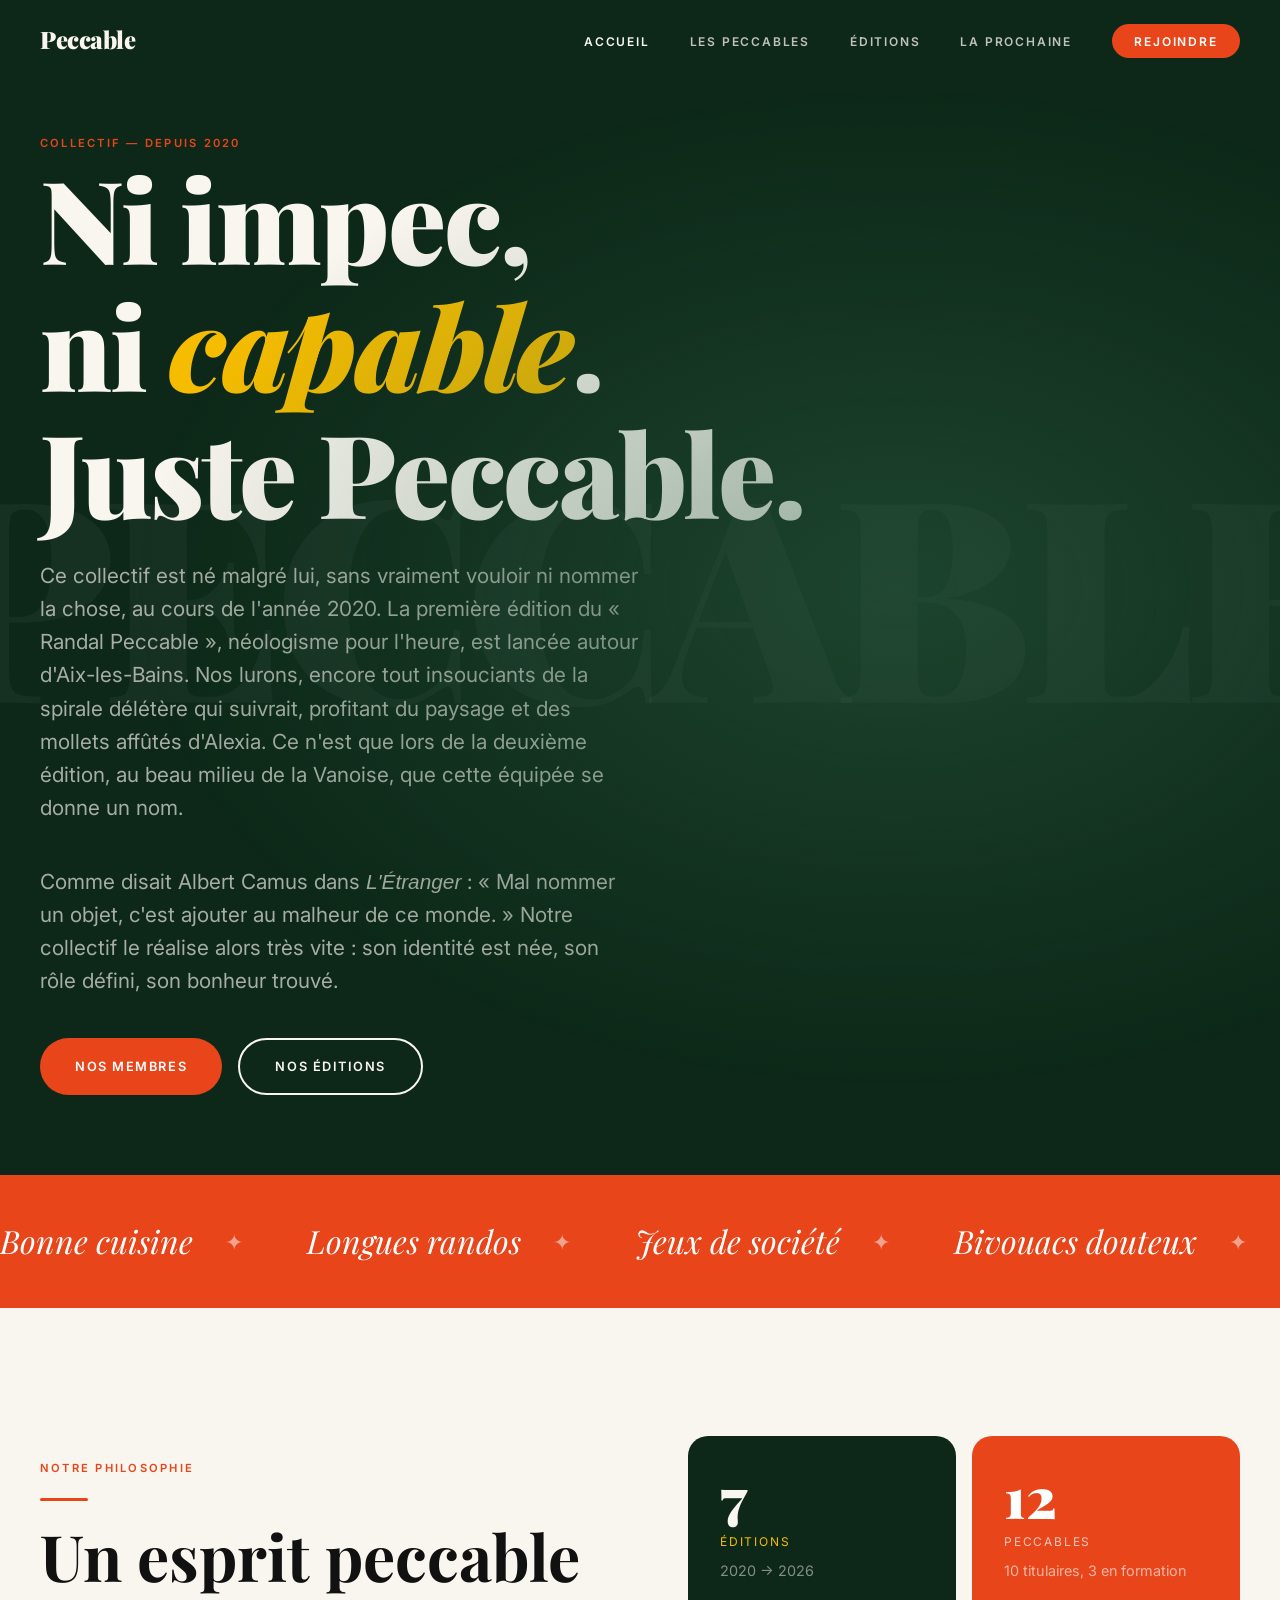
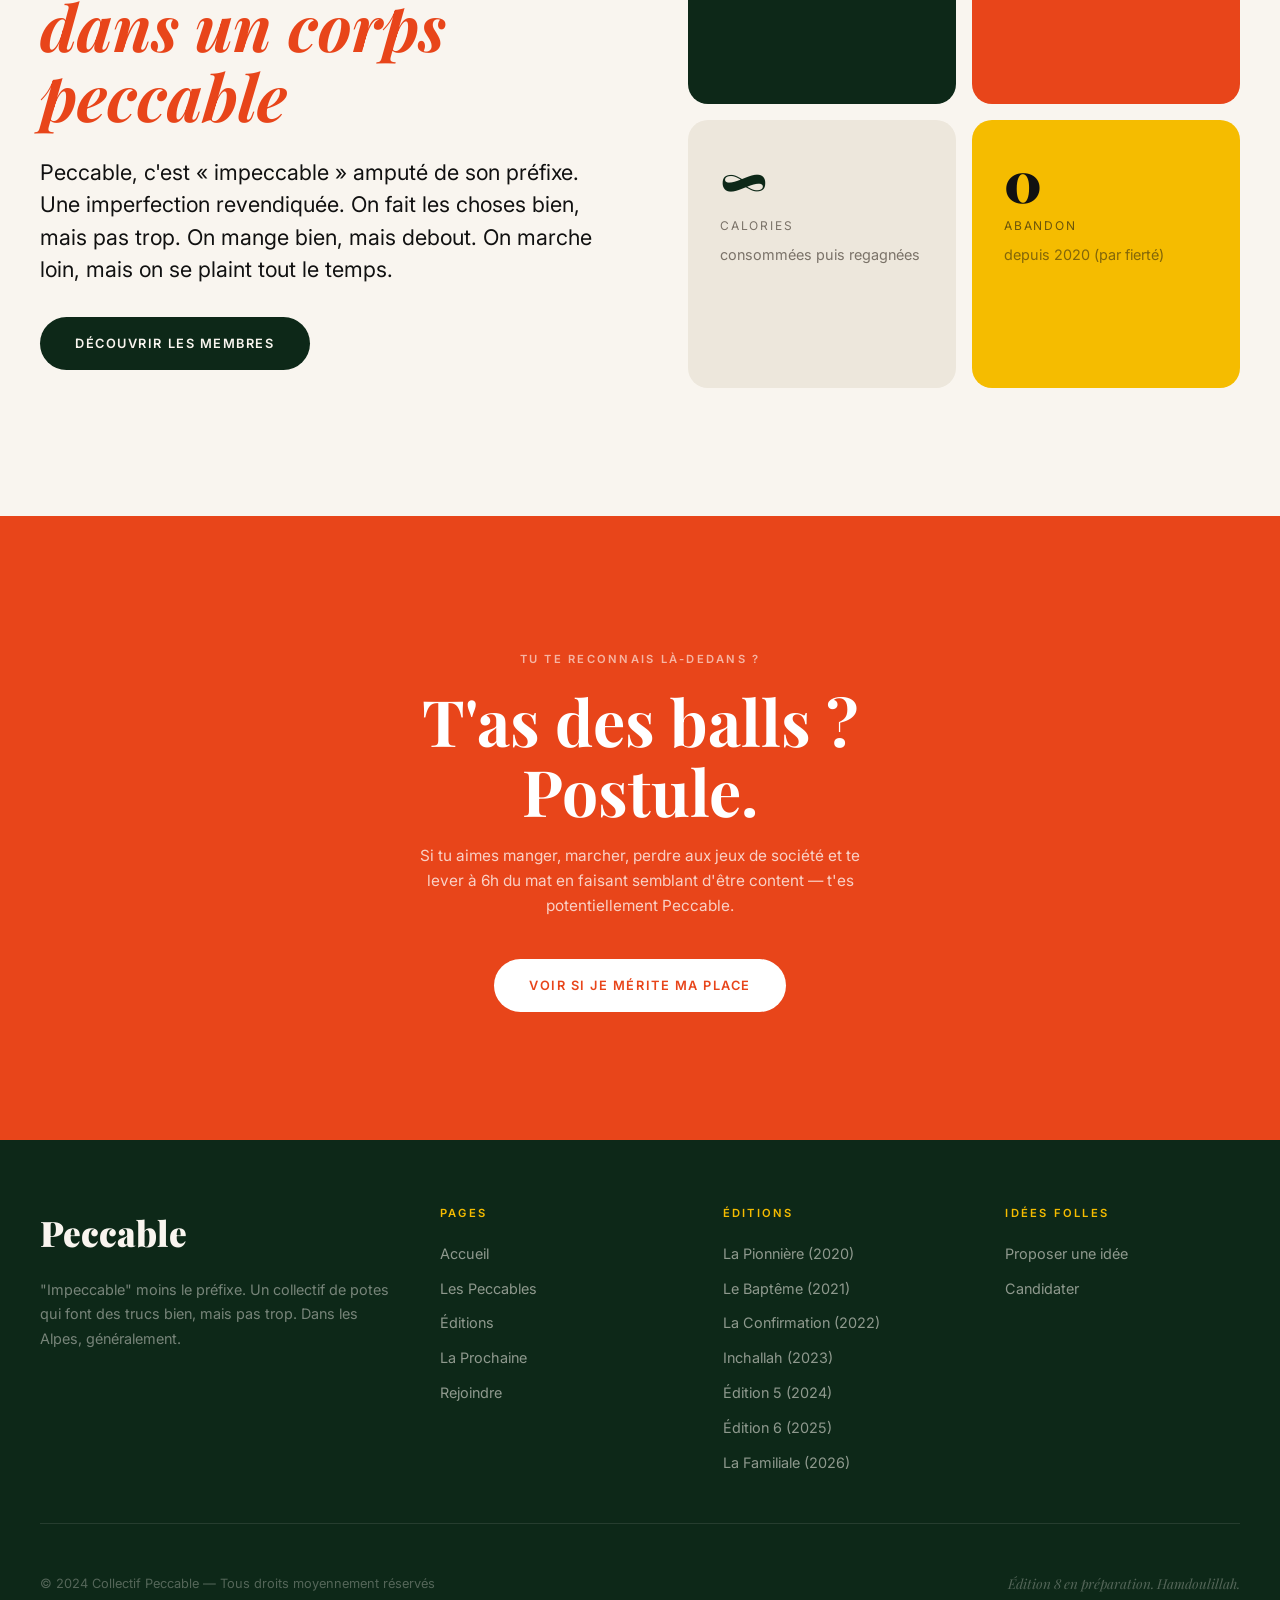
==== commit 63ea2882: "Suppression section dernière édition de la home + modifs manuelles membres Co-Authored-By: Claude So" ====
--- a/index.html
+++ b/index.html
@@ -86,11 +86,6 @@
             Une imperfection revendiquée. On fait les choses bien, mais pas trop.
             On mange bien, mais debout. On marche loin, mais on se plaint tout le temps.
           </p>
-          <p style="margin-top:1rem;">
-            Né organiquement en 2020 sur les sentiers autour d'Aix-les-Bains, le nom s'est imposé
-            comme une évidence lors de la deuxième édition dans la Vanoise. Albert Camus disait que
-            mal nommer un objet, c'est ajouter au malheur du monde. Nous, on a bien nommé le nôtre.
-          </p>
           <a href="personnes.html" class="btn btn--dark" style="margin-top:2rem;">Découvrir les membres</a>
         </div>
         <div data-reveal style="display:grid;grid-template-columns:1fr 1fr;gap:1rem;">
@@ -102,7 +97,7 @@
           <div style="background:var(--orange);border-radius:var(--radius-lg);padding:2rem;color:var(--white);aspect-ratio:1;">
             <div style="font-family:var(--font-display);font-size:3.5rem;font-weight:900;line-height:1;">12</div>
             <div style="font-size:0.75rem;text-transform:uppercase;letter-spacing:0.15em;color:rgba(255,255,255,0.7);margin-top:0.5rem;">Peccables</div>
-            <div style="font-size:0.9rem;color:rgba(255,255,255,0.6);margin-top:0.5rem;">10 titulaires, 2 en formation</div>
+            <div style="font-size:0.9rem;color:rgba(255,255,255,0.6);margin-top:0.5rem;">10 titulaires, 3  en formation</div>
           </div>
           <div style="background:var(--cream-dark);border-radius:var(--radius-lg);padding:2rem;aspect-ratio:1;">
             <div style="font-family:var(--font-display);font-size:3.5rem;font-weight:900;line-height:1;color:var(--forest);">∞</div>
@@ -115,49 +110,6 @@
             <div style="font-size:0.9rem;color:rgba(17,17,17,0.5);margin-top:0.5rem;">depuis 2020 (par fierté)</div>
           </div>
         </div>
-      </div>
-    </div>
-  </section>
-
-  <!-- Dernière édition teaser -->
-  <section class="section" style="background:var(--forest);padding-top:var(--space-xl);padding-bottom:var(--space-xl);">
-    <div class="container">
-      <div class="section-header section-header--light" data-reveal>
-        <span class="label" style="color:var(--gold);">Dernière édition</span>
-        <div class="divider"></div>
-        <h2 style="color:var(--cream);">La Familiale —<br><em style="color:var(--gold);">Édition 2026</em></h2>
-        <p style="color:rgba(249,245,239,0.55);margin-top:1rem;">
-          La septième. La bascule. Du groupe d'amis à la famille qui peu à peu s'agrandit.
-        </p>
-      </div>
-      <div class="grid-3" style="gap:1.5rem;">
-        <div data-reveal class="card" style="background:var(--forest-mid);border:1px solid rgba(249,245,239,0.08);">
-          <div class="card__img--placeholder" style="font-size:3rem;">⛰</div>
-          <div class="card__body">
-            <span class="tag tag--cream" style="margin-bottom:0.75rem;display:inline-block;">Jour 1</span>
-            <div class="card__title" style="color:var(--cream);">L'arrivée des troupes</div>
-            <p class="card__text" style="color:rgba(249,245,239,0.45);">On ne révèle pas tout. Sachez juste que personne n'était en retard. C'est inédit.</p>
-          </div>
-        </div>
-        <div data-reveal class="card" style="background:var(--forest-mid);border:1px solid rgba(249,245,239,0.08);">
-          <div class="card__img--placeholder" style="font-size:3rem;">🍽</div>
-          <div class="card__body">
-            <span class="tag tag--cream" style="margin-bottom:0.75rem;display:inline-block;">Jour 2</span>
-            <div class="card__title" style="color:var(--cream);">Le repas de la honte (positive)</div>
-            <p class="card__text" style="color:rgba(249,245,239,0.45);">Juliette a encore sorti l'impossible. Aucun réchaud n'a été maltraité dans l'opération.</p>
-          </div>
-        </div>
-        <div data-reveal class="card" style="background:var(--forest-mid);border:1px solid rgba(249,245,239,0.08);">
-          <div class="card__img--placeholder" style="font-size:3rem;">🎲</div>
-          <div class="card__body">
-            <span class="tag tag--cream" style="margin-bottom:0.75rem;display:inline-block;">Soirée</span>
-            <div class="card__title" style="color:var(--cream);">Jeux de société & comptes à régler</div>
-            <p class="card__text" style="color:rgba(249,245,239,0.45);">Les classements sont internes. Les rancœurs aussi. La prochaine édition tranchera.</p>
-          </div>
-        </div>
-      </div>
-      <div style="text-align:center;margin-top:3rem;" data-reveal>
-        <a href="editions.html" class="btn btn--outline">Voir toutes les éditions</a>
       </div>
     </div>
   </section>
--- a/css/style.css
+++ b/css/style.css
@@ -705,6 +705,201 @@
 .fade-up-delay-2 { animation-delay: 0.30s; }
 .fade-up-delay-3 { animation-delay: 0.45s; }
 
+/* ── Edition preview cards (grid on editions.html) ── */
+.editions-grid {
+  display: grid;
+  grid-template-columns: repeat(3, 1fr);
+  gap: 2rem;
+}
+.edition-preview {
+  display: block;
+  text-decoration: none;
+  color: inherit;
+  border-radius: var(--radius-lg);
+  overflow: hidden;
+  background: var(--white);
+  box-shadow: var(--shadow);
+  transition: transform var(--transition), box-shadow var(--transition);
+}
+.edition-preview:hover {
+  transform: translateY(-6px);
+  box-shadow: var(--shadow-lg);
+}
+.edition-preview__photo {
+  position: relative;
+  aspect-ratio: 4/3;
+  overflow: hidden;
+  background: var(--forest);
+}
+.edition-preview__photo img {
+  width: 100%;
+  height: 100%;
+  object-fit: cover;
+  transition: transform 0.5s ease;
+}
+.edition-preview:hover .edition-preview__photo img { transform: scale(1.05); }
+.edition-preview__placeholder {
+  width: 100%;
+  height: 100%;
+  display: flex;
+  align-items: center;
+  justify-content: center;
+  font-size: 3.5rem;
+  opacity: 0.35;
+}
+.edition-preview__num {
+  position: absolute;
+  top: 1rem;
+  left: 1rem;
+  font-family: var(--font-display);
+  font-size: 0.75rem;
+  font-weight: 900;
+  letter-spacing: 0.1em;
+  color: var(--white);
+  background: rgba(0,0,0,0.35);
+  backdrop-filter: blur(4px);
+  padding: 0.3rem 0.7rem;
+  border-radius: 100px;
+}
+.edition-preview__info {
+  padding: 1.25rem 1.5rem 1.5rem;
+}
+.edition-preview__name {
+  font-family: var(--font-display);
+  font-size: 1.3rem;
+  font-weight: 700;
+  color: var(--charcoal);
+  margin-bottom: 0.5rem;
+}
+.edition-preview__meta {
+  display: flex;
+  gap: 1rem;
+  font-size: 0.82rem;
+  color: var(--muted);
+}
+.edition-preview__meta span { display: flex; align-items: center; gap: 0.3rem; }
+
+/* ── Edition detail page ── */
+.edition-detail-hero {
+  background: var(--forest);
+  padding: 7rem 0 4rem;
+  position: relative;
+  overflow: hidden;
+}
+.edition-detail-hero__bg {
+  position: absolute;
+  inset: 0;
+  font-family: var(--font-display);
+  font-size: clamp(8rem, 20vw, 18rem);
+  font-weight: 900;
+  color: rgba(255,255,255,0.04);
+  display: flex;
+  align-items: center;
+  justify-content: center;
+  pointer-events: none;
+  user-select: none;
+  line-height: 1;
+}
+.edition-detail-hero__photo {
+  width: 100%;
+  max-height: 420px;
+  object-fit: cover;
+  border-radius: var(--radius-lg);
+  margin-bottom: 2.5rem;
+}
+.edition-detail-hero__photo-placeholder {
+  width: 100%;
+  height: 280px;
+  background: var(--forest-mid);
+  border-radius: var(--radius-lg);
+  display: flex;
+  align-items: center;
+  justify-content: center;
+  font-size: 5rem;
+  margin-bottom: 2.5rem;
+  opacity: 0.5;
+}
+.edition-detail-hero .label { color: var(--gold); }
+.edition-detail-hero h1 { color: var(--cream); }
+.edition-detail-hero__sub { color: rgba(249,245,239,0.65); font-size: 1.05rem; margin-top: 1rem; }
+.edition-detail-meta {
+  display: flex;
+  flex-wrap: wrap;
+  gap: 1.5rem;
+  margin-top: 2rem;
+}
+.edition-detail-meta__item {
+  display: flex;
+  flex-direction: column;
+  gap: 0.2rem;
+}
+.edition-detail-meta__label {
+  font-size: 0.7rem;
+  text-transform: uppercase;
+  letter-spacing: 0.12em;
+  color: rgba(249,245,239,0.4);
+}
+.edition-detail-meta__value {
+  font-family: var(--font-display);
+  font-size: 1.1rem;
+  font-weight: 700;
+  color: var(--cream);
+}
+
+/* ── Activity cards ── */
+.activity-grid {
+  display: grid;
+  grid-template-columns: repeat(2, 1fr);
+  gap: 1.5rem;
+}
+.activity-card {
+  background: var(--white);
+  border-radius: var(--radius-lg);
+  padding: 1.75rem;
+  box-shadow: var(--shadow);
+  border-left: 4px solid var(--forest);
+  display: flex;
+  flex-direction: column;
+  gap: 0.75rem;
+}
+.activity-card--sport  { border-left-color: var(--forest); }
+.activity-card--repas  { border-left-color: var(--orange); }
+.activity-card--visite { border-left-color: var(--gold); }
+.activity-card--fait   { border-left-color: var(--charcoal); }
+.activity-card--annonce { border-left-color: var(--forest-light); }
+.activity-card__header {
+  display: flex;
+  align-items: center;
+  gap: 0.5rem;
+}
+.activity-card__icon { font-size: 1.2rem; }
+.activity-card__type {
+  font-size: 0.7rem;
+  font-weight: 600;
+  text-transform: uppercase;
+  letter-spacing: 0.12em;
+  color: var(--muted);
+}
+.activity-card__title {
+  font-family: var(--font-display);
+  font-size: 1.2rem;
+  font-weight: 700;
+  color: var(--charcoal);
+}
+.activity-card__desc {
+  font-size: 0.9rem;
+  color: var(--muted);
+  line-height: 1.7;
+}
+.activity-card__day {
+  font-size: 0.75rem;
+  color: var(--muted);
+  opacity: 0.6;
+  margin-top: auto;
+  padding-top: 0.5rem;
+  border-top: 1px solid var(--cream-dark);
+}
+
 /* ── Responsive ── */
 @media (max-width: 1024px) {
   .grid-4 { grid-template-columns: repeat(2, 1fr); }
@@ -717,6 +912,8 @@
   .nav__links { display: none; }
   .nav__toggle { display: flex; }
   .grid-2, .grid-3 { grid-template-columns: 1fr; }
+  .editions-grid { grid-template-columns: repeat(2, 1fr); }
+  .activity-grid { grid-template-columns: 1fr; }
   .form-grid { grid-template-columns: 1fr; }
   .footer__top { grid-template-columns: 1fr; }
   .idea-box { padding: 2.5rem 1.5rem; }
@@ -725,4 +922,5 @@
 @media (max-width: 480px) {
   .container { padding: 0 1.25rem; }
   .hero { padding: 7rem 0 4rem; }
-}
+  .editions-grid { grid-template-columns: 1fr; }
+}
